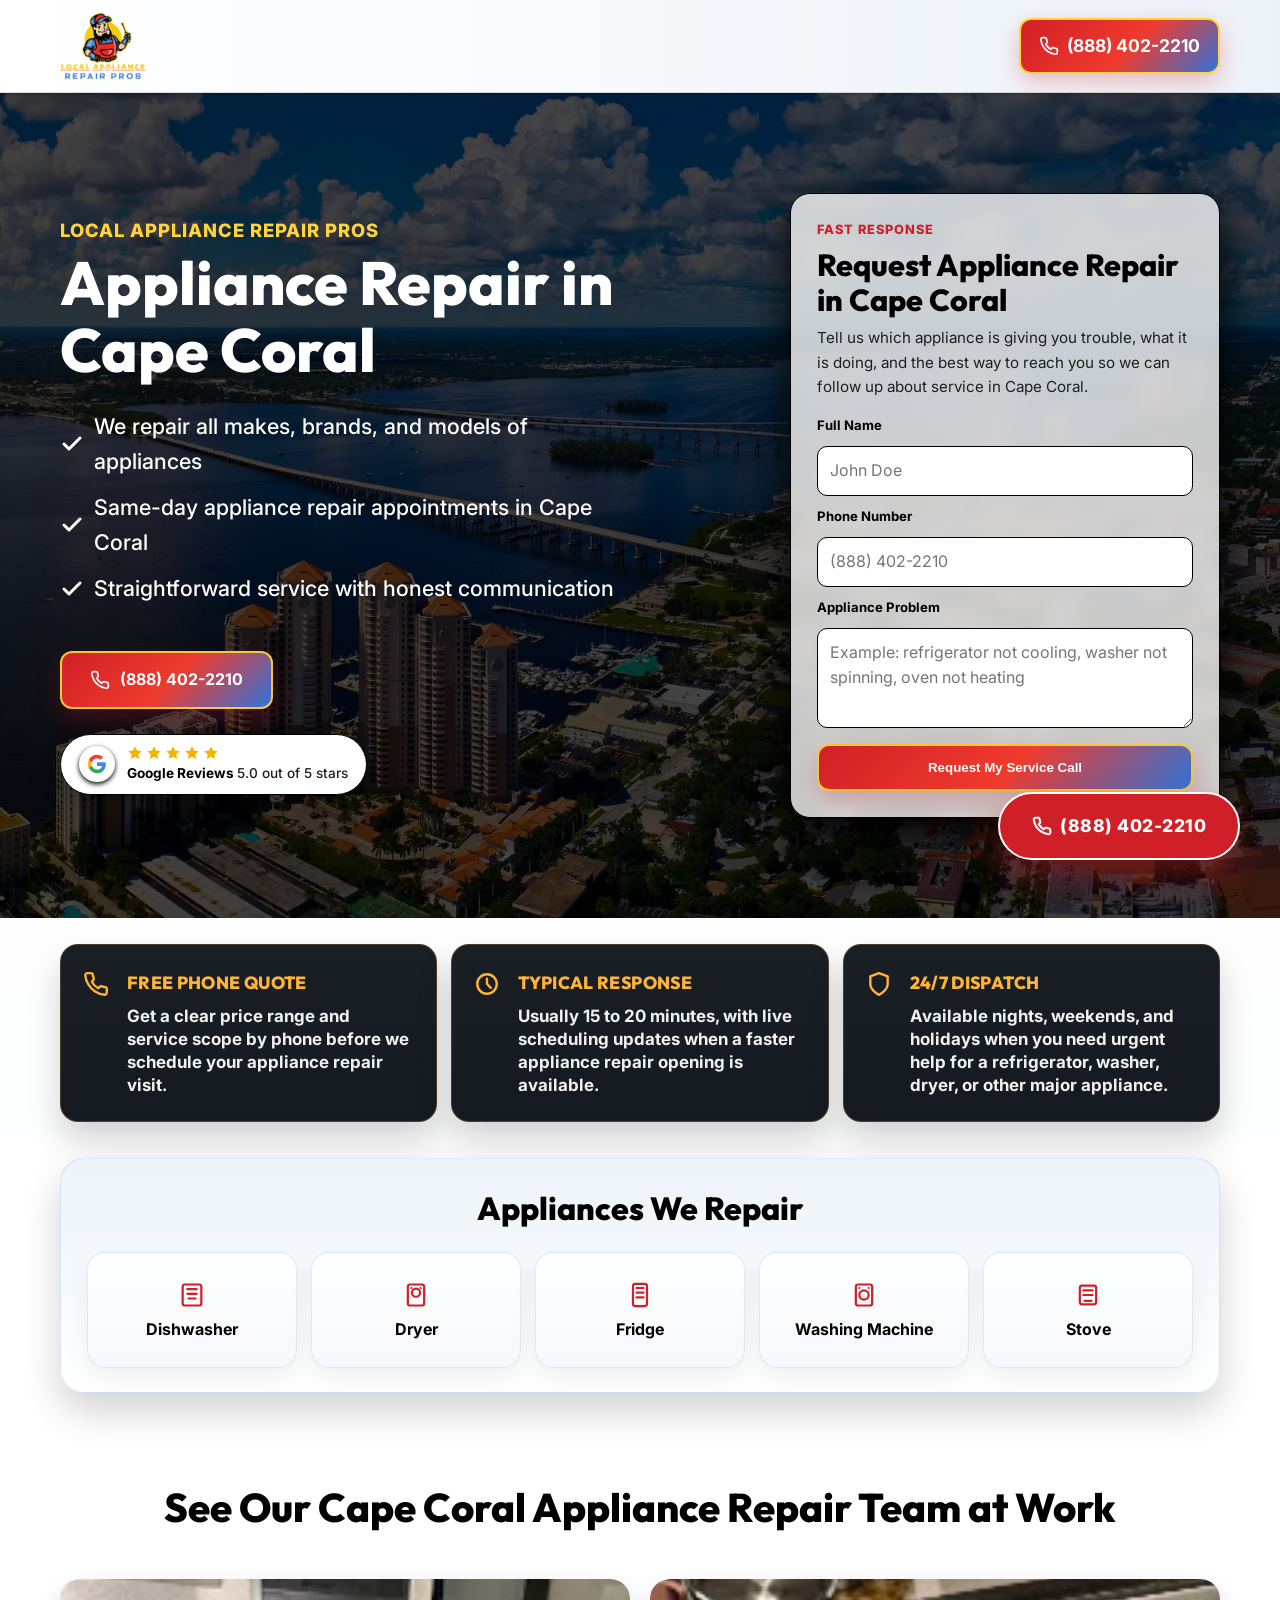
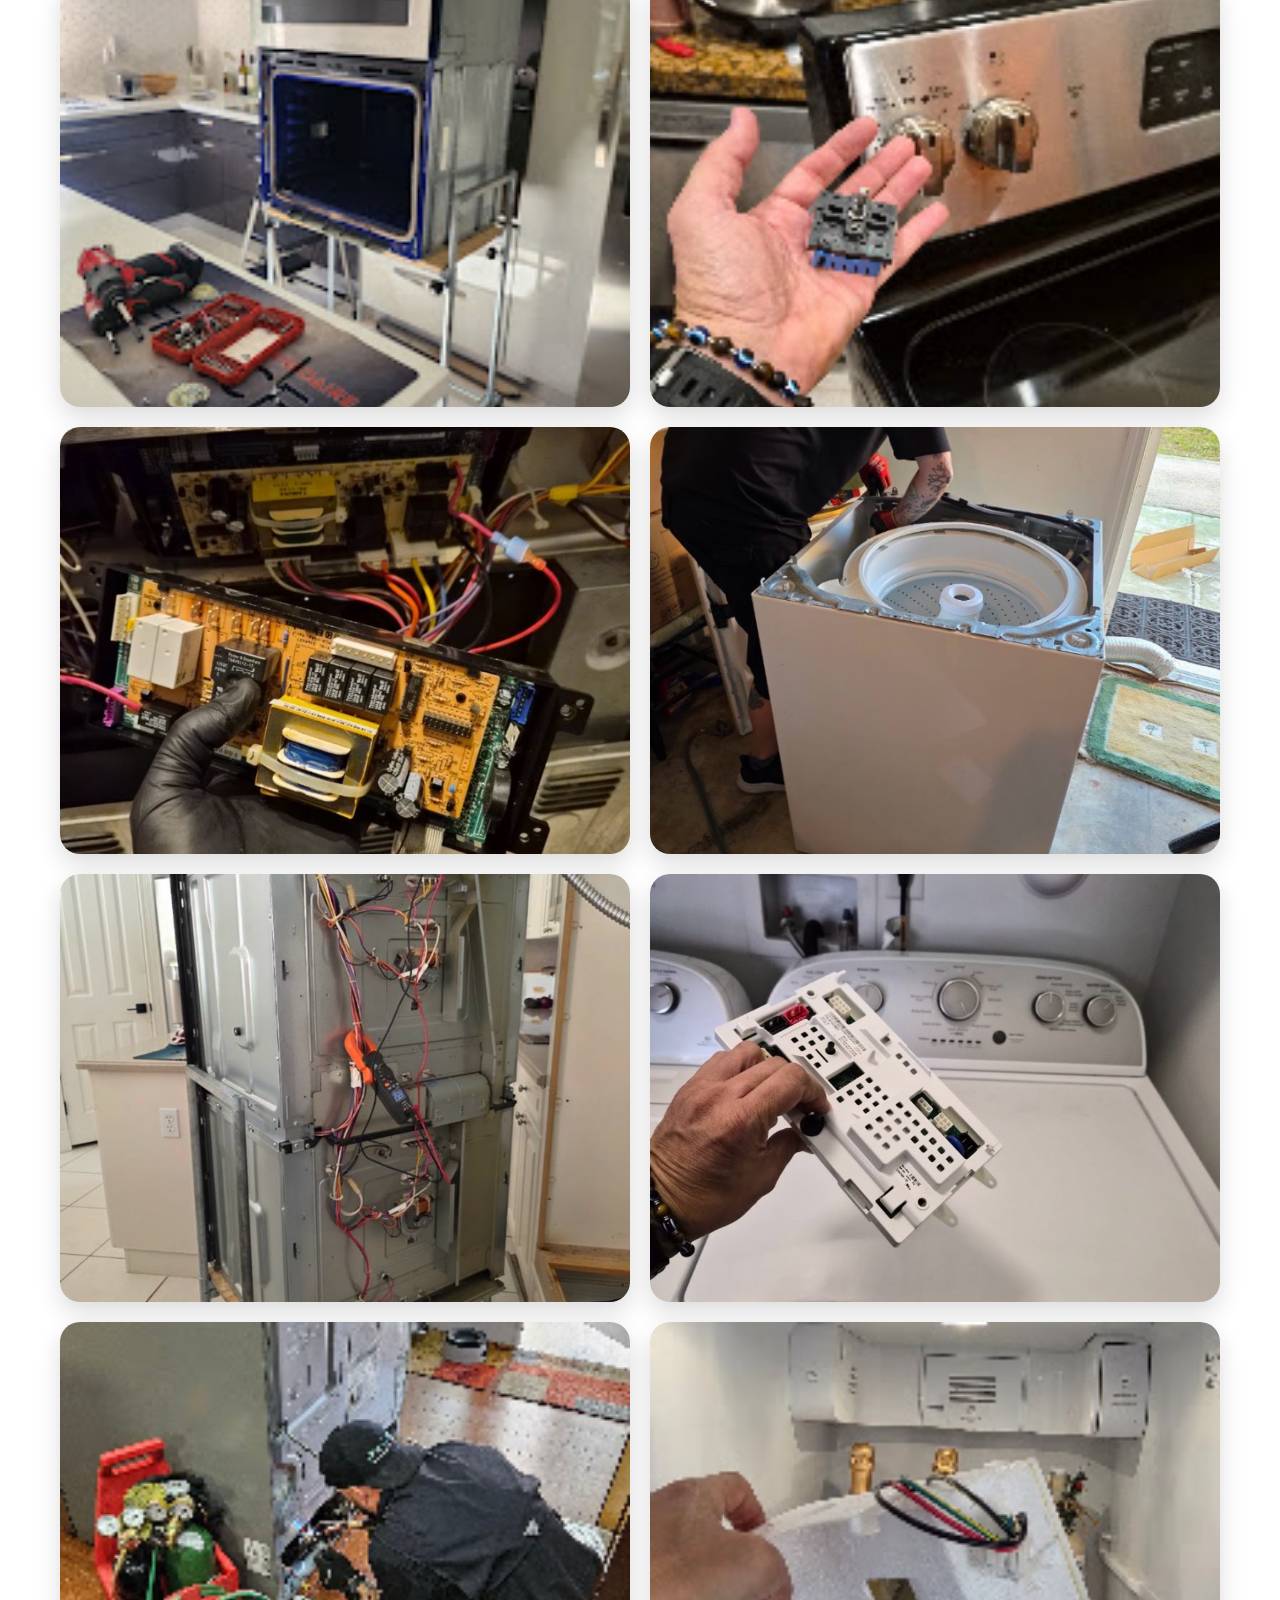
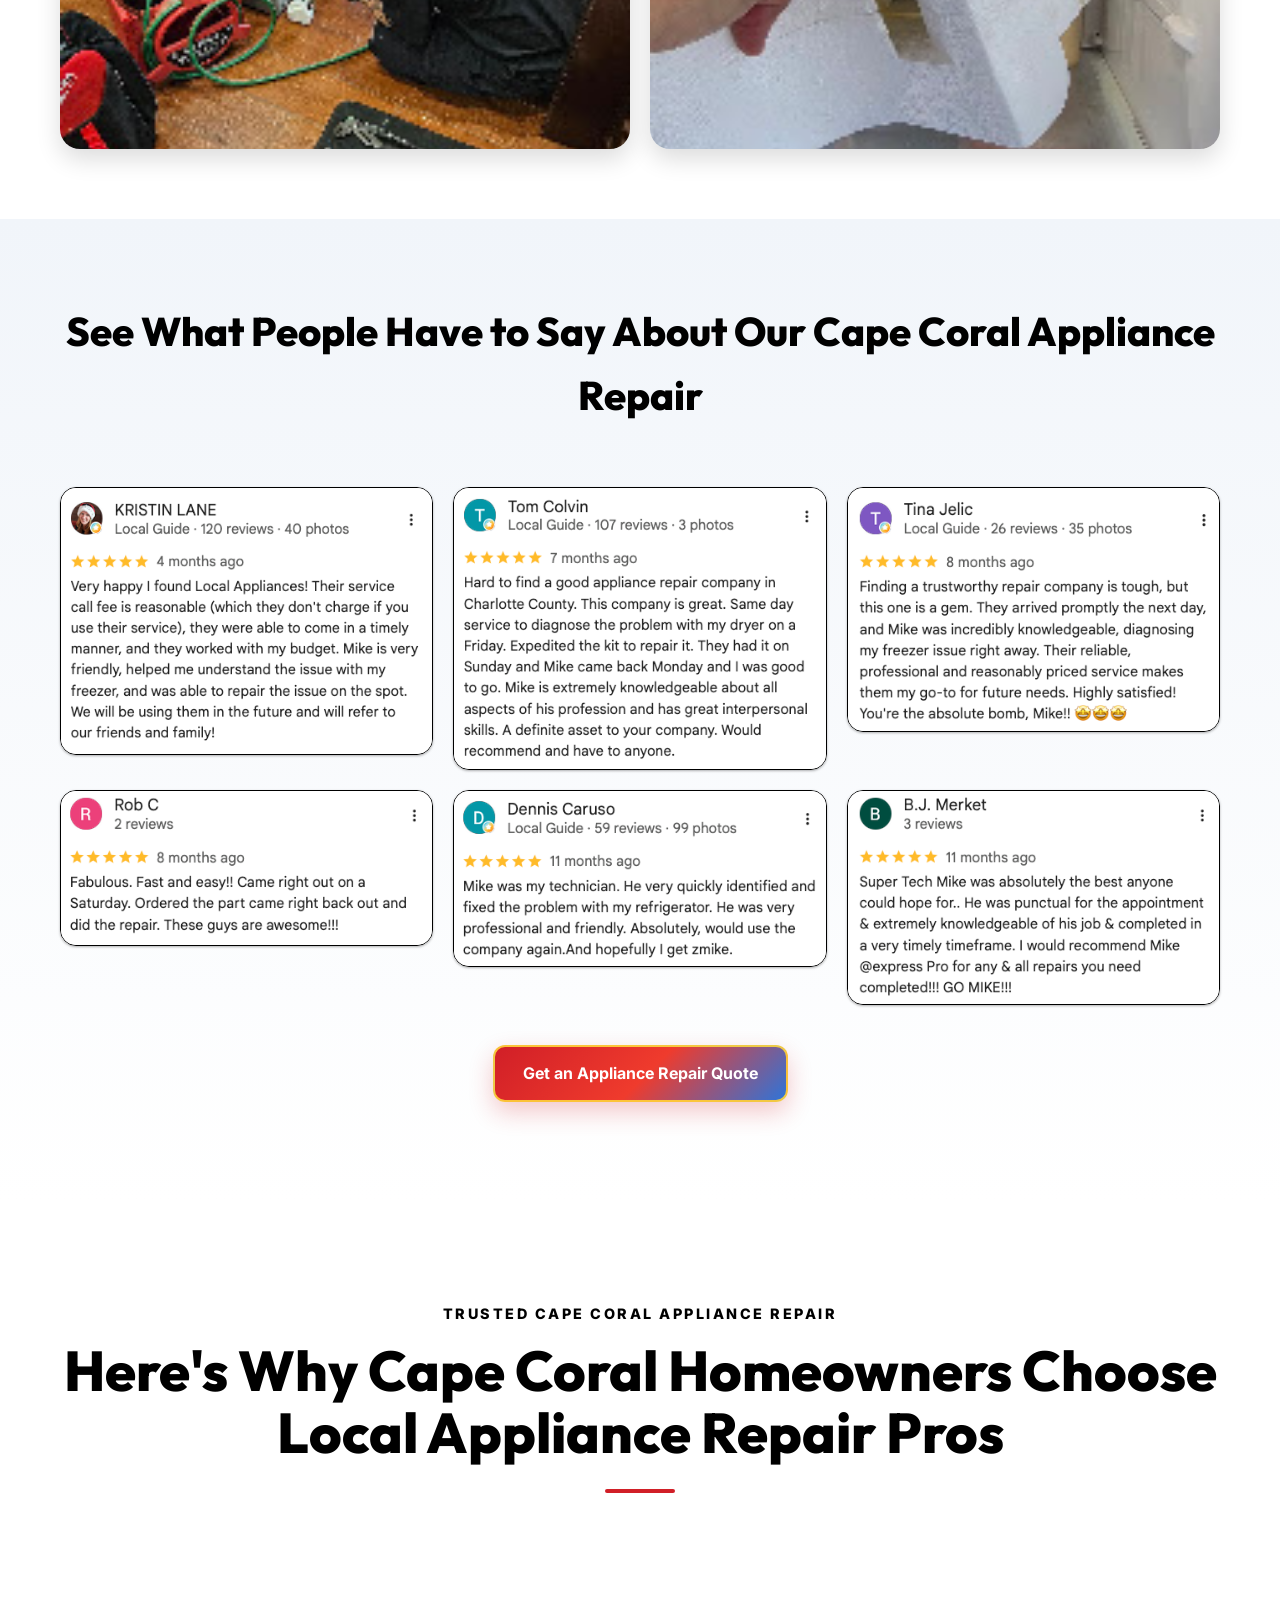
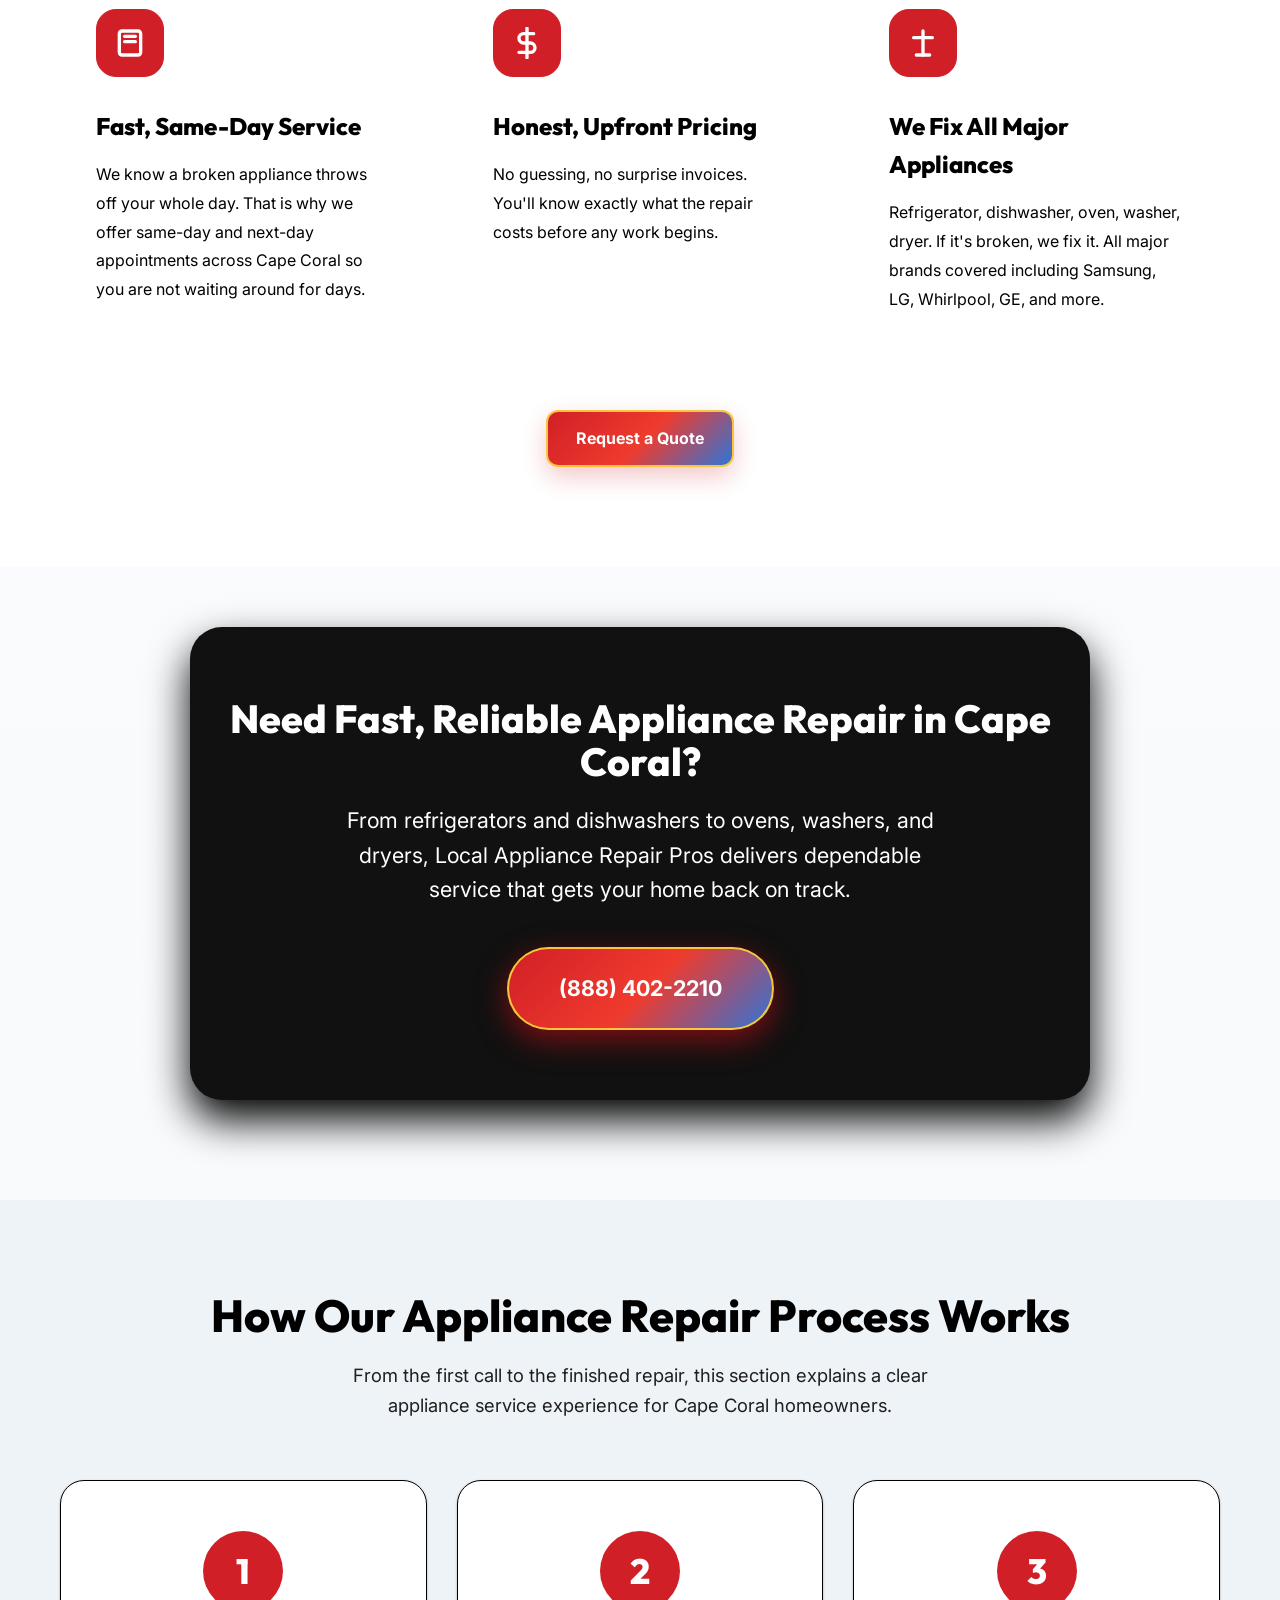
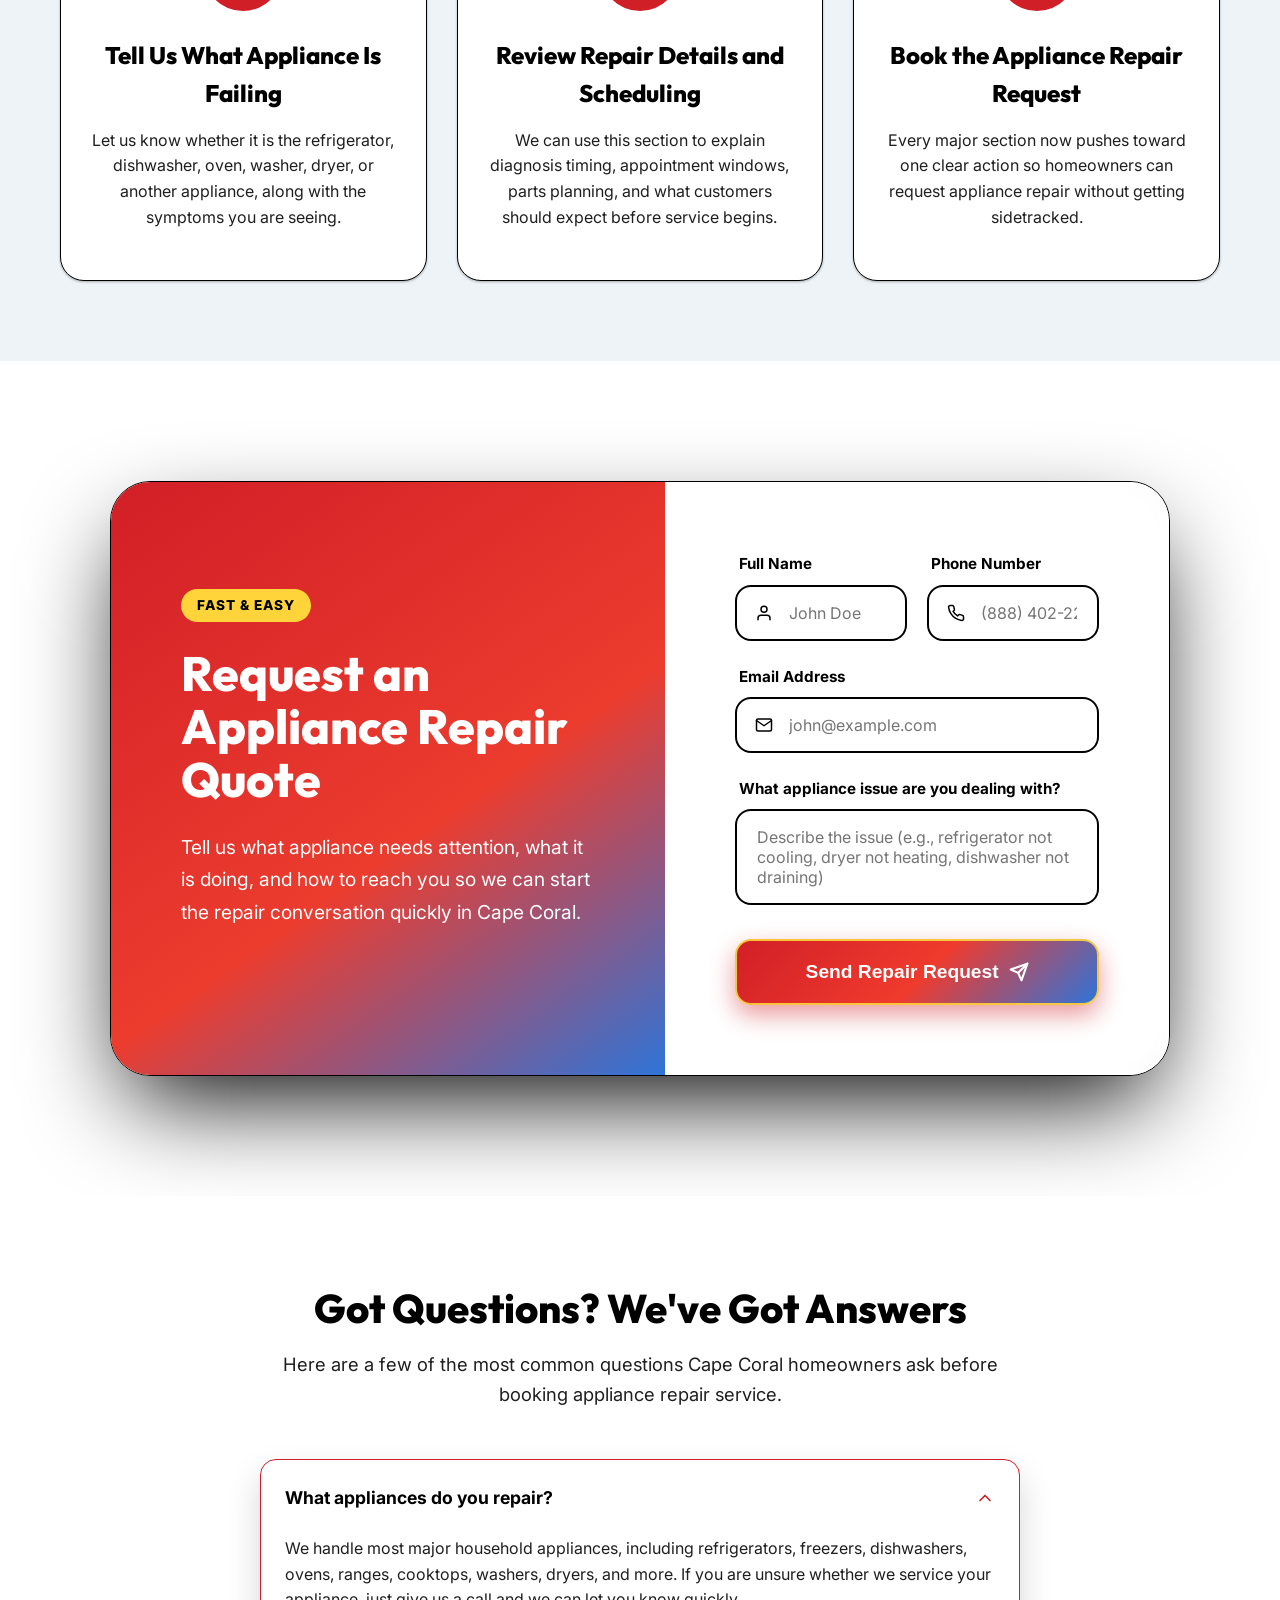
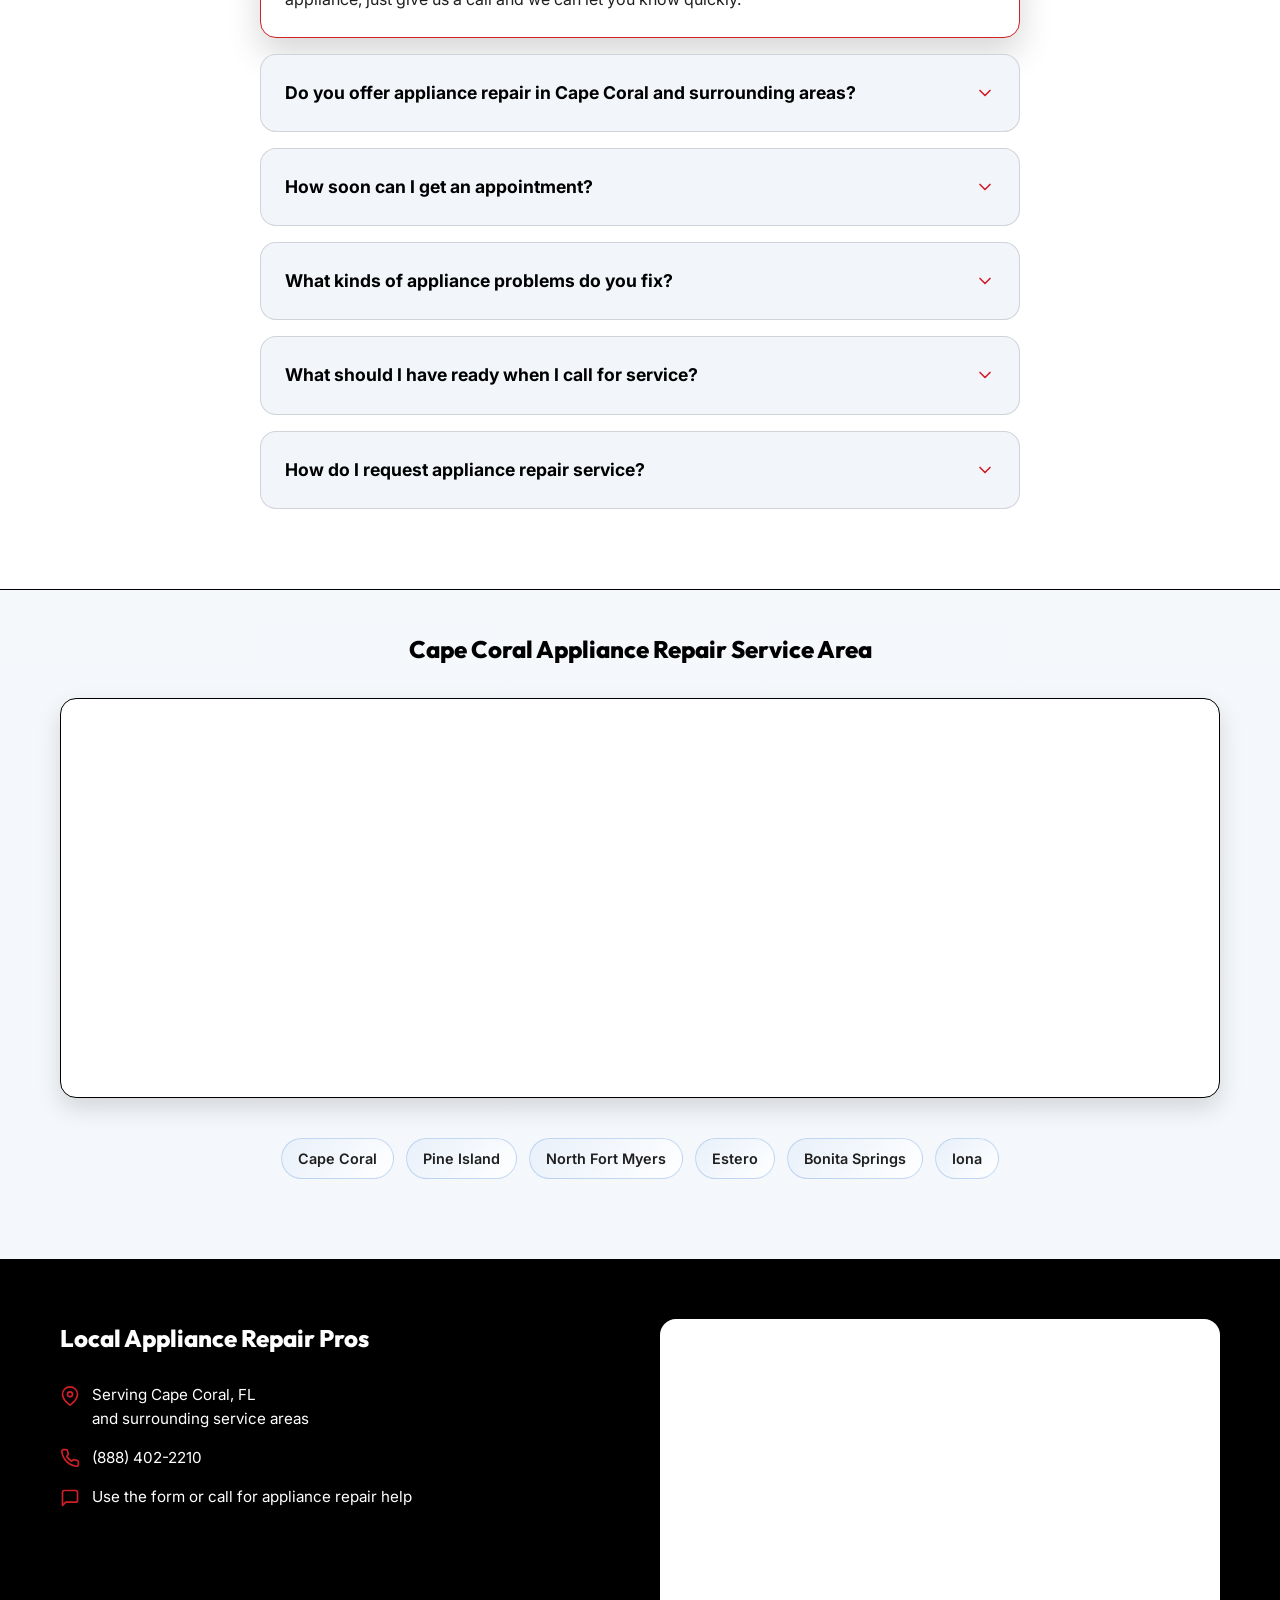
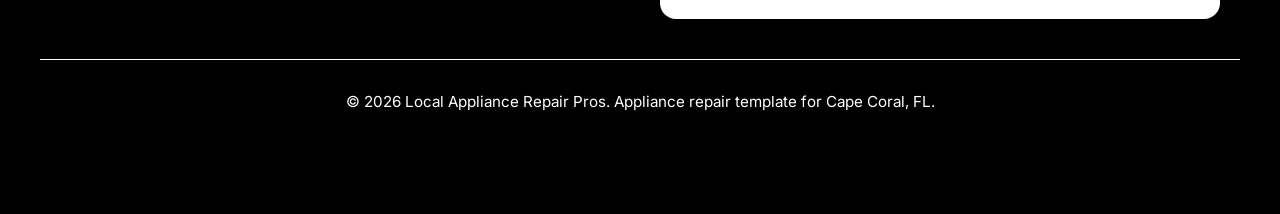
==== cape-coral.html @ f14a2535 "Add city landing pages and update GTM" ====
<!DOCTYPE html>
<html lang="en">

<head>
    <!-- Google Tag Manager -->
    <script>(function(w,d,s,l,i){w[l]=w[l]||[];w[l].push({'gtm.start':
    new Date().getTime(),event:'gtm.js'});var f=d.getElementsByTagName(s)[0],
    j=d.createElement(s),dl=l!='dataLayer'?'&l='+l:'';j.async=true;j.src=
    'https://www.googletagmanager.com/gtm.js?id='+i+dl;f.parentNode.insertBefore(j,f);
    })(window,document,'script','dataLayer','GTM-M6Q2LPB6');</script>
    <!-- End Google Tag Manager -->
    <script async src="https://www.googletagmanager.com/gtag/js?id=AW-16677008523"></script>
    <script>
      window.dataLayer = window.dataLayer || [];
      function gtag(){dataLayer.push(arguments);}
      function gtag_report_conversion(url) {
        var callback = function () {
          if (typeof url !== "undefined") {
            window.location = url;
          }
        };
        gtag("event", "conversion", {
          send_to: "AW-16677008523/jXgDCJyp0bccEIvpm5A-",
          event_callback: callback,
          event_timeout: 2000
        });
        return false;
      }
      gtag("js", new Date());
      gtag("config", "AW-16677008523/jXgDCJyp0bccEIvpm5A-", {
        phone_conversion_number: "(888) 402-2210"
      });
    </script>
    <meta charset="UTF-8">
    <meta name="viewport" content="width=device-width, initial-scale=1.0">
    <title>Local Appliance Repair Pros | Appliance Repair Cape Coral</title>
    <meta name="description"
        content="Local Appliance Repair Pros provides appliance repair in Cape Coral for refrigerators, ovens, dishwashers, washers, dryers, and other major household appliances.">
    <link rel="stylesheet" href="style.css">
    <link rel="preconnect" href="https://fonts.googleapis.com">
    <link rel="preconnect" href="https://fonts.gstatic.com" crossorigin>
    <link
        href="https://fonts.googleapis.com/css2?family=Inter:wght@400;500;600;700;800&family=Outfit:wght@400;600;700;800&display=swap"
        rel="stylesheet">
    <script type="application/ld+json">
    {
      "@context": "https://schema.org",
      "@type": "LocalBusiness",
      "name": "Local Appliance Repair Pros",
      "image": "local-appliance-repair-pros-logo.webp",
      "url": "https://example.com",
      "telephone": "(888) 402-2210",
      "priceRange": "$$",
      "address": {
        "@type": "PostalAddress",
        "streetAddress": "Cape Coral Service Area",
        "addressLocality": "Cape Coral",
        "addressRegion": "FL",
        "postalCode": "33904",
        "addressCountry": "US"
      },
      "geo": {
        "@type": "GeoCoordinates",
        "latitude": 26.5629,
        "longitude": -81.9495
      },
      "openingHoursSpecification": {
        "@type": "OpeningHoursSpecification",
        "dayOfWeek": [
          "Monday",
          "Tuesday",
          "Wednesday",
          "Thursday",
          "Friday",
          "Saturday"
        ],
        "opens": "08:00",
        "closes": "18:00"
      },
      "sameAs": []
    }
    </script>
</head>

<body>
    <header class="sticky-header">
        <div class="container header-content">
            <div class="logo">
                <img src="local-appliance-repair-pros-logo.webp" alt="Local Appliance Repair Pros logo" class="logo-img">
            </div>
            <div class="header-right">
                <a href="tel:8884022210" onclick="return gtag_report_conversion('tel:8884022210');" class="phone-link header-cta" id="header-call-link">
                    <svg class="phone-icon" viewBox="0 0 24 24" fill="none" stroke="currentColor" stroke-width="2"
                        stroke-linecap="round" stroke-linejoin="round">
                        <path
                            d="M22 16.92v3a2 2 0 0 1-2.18 2 19.79 19.79 0 0 1-8.63-3.07 19.5 19.5 0 0 1-6-6 19.79 19.79 0 0 1-3.07-8.67A2 2 0 0 1 4.11 2h3a2 2 0 0 1 2 1.72 12.84 12.84 0 0 0 .7 2.81 2 2 0 0 1-.45 2.11L8.09 9.91a16 16 0 0 0 6 6l1.27-1.27a2 2 0 0 1 2.11-.45 12.84 12.84 0 0 0 2.81.7A2 2 0 0 1 22 16.92z">
                        </path>
                    </svg>
                    (888) 402-2210
                </a>
            </div>
        </div>
    </header>

    <main id="top">
        <section class="hero-v2">
            <div class="hero-overlay"></div>
            <img src="fort-myers-hero.webp" alt="Aerial view of Cape Coral waterfront" class="hero-bg-img">
            <div class="container hero-container">
                <div class="hero-content">
                    <p style="color: var(--accent-yellow); font-weight: 800; font-size: 1.15rem; margin-bottom: 5px; text-transform: uppercase; letter-spacing: 1px;">Local Appliance Repair Pros</p>
                    <h1 style="margin-top: 0;">Appliance Repair in <span class="highlight">Cape Coral</span></h1>
                    <ul class="hero-subtext" style="list-style: none; padding: 0; text-align: left;">
                        <li style="display: flex; align-items: center; gap: 10px; margin-bottom: 12px; text-align: left;">
                            <svg width="24" height="24" viewBox="0 0 24 24" fill="none" stroke="#ffffff" stroke-width="3" stroke-linecap="round" stroke-linejoin="round" style="flex-shrink: 0;"><polyline points="20 6 9 17 4 12"></polyline></svg>
                            We repair all makes, brands, and models of appliances
                        </li>
                        <li style="display: flex; align-items: center; gap: 10px; margin-bottom: 12px; text-align: left;">
                            <svg width="24" height="24" viewBox="0 0 24 24" fill="none" stroke="#ffffff" stroke-width="3" stroke-linecap="round" stroke-linejoin="round" style="flex-shrink: 0;"><polyline points="20 6 9 17 4 12"></polyline></svg>
                            Same-day appliance repair appointments in Cape Coral
                        </li>
                        <li style="display: flex; align-items: center; gap: 10px; text-align: left;">
                            <svg width="24" height="24" viewBox="0 0 24 24" fill="none" stroke="#ffffff" stroke-width="3" stroke-linecap="round" stroke-linejoin="round" style="flex-shrink: 0;"><polyline points="20 6 9 17 4 12"></polyline></svg>
                            Straightforward service with honest communication
                        </li>
                    </ul>

                    <div class="hero-actions-container">
                        <a href="tel:8884022210" onclick="return gtag_report_conversion('tel:8884022210');" class="btn btn-primary btn-cta-main" id="hero-call-btn">
                            <svg class="phone-icon ring-animation" viewBox="0 0 24 24" fill="none" stroke="currentColor"
                                stroke-width="2" stroke-linecap="round" stroke-linejoin="round">
                                <path
                                    d="M22 16.92v3a2 2 0 0 1-2.18 2 19.79 19.79 0 0 1-8.63-3.07 19.5 19.5 0 0 1-6-6 19.79 19.79 0 0 1-3.07-8.67A2 2 0 0 1 4.11 2h3a2 2 0 0 1 2 1.72 12.84 12.84 0 0 0 .7 2.81 2 2 0 0 1-.45 2.11L8.09 9.91a16 16 0 0 0 6 6l1.27-1.27a2 2 0 0 1 2.11-.45 12.84 12.84 0 0 0 2.81.7A2 2 0 0 1 22 16.92z">
                                </path>
                            </svg>
                            (888) 402-2210
                        </a>
                        <p class="hero-mobile-callout mobile-only">
                            <span class="hero-mobile-callout-line hero-mobile-callout-primary">1-YEAR WARRANTY on parts and labor</span>
                            <span class="hero-mobile-callout-line hero-mobile-callout-secondary">$35 OFF for veterans, seniors, first time customers</span>
                        </p>
                    </div>

                    <div style="margin-top: 8px;">
                        <div style="display: inline-flex; align-items: center; gap: 12px; background: #ffffff; padding: 10px 18px; border-radius: 50px; box-shadow: var(--shadow-md); border: 1px solid #000000;">
                            <div style="width: 36px; height: 36px; background: #fff; border-radius: 50%; box-shadow: 0 2px 5px #000000; display: flex; align-items: center; justify-content: center; flex-shrink: 0;">
                                <svg width="20" height="20" viewBox="0 0 24 24">
                                  <path fill="#4285F4" d="M22.56 12.25c0-.78-.07-1.53-.2-2.25H12v4.26h5.92c-.26 1.37-1.04 2.53-2.21 3.31v2.77h3.57c2.08-1.92 3.28-4.74 3.28-8.09z"/>
                                  <path fill="#34A853" d="M12 23c2.97 0 5.46-.98 7.28-2.66l-3.57-2.77c-.98.66-2.23 1.06-3.71 1.06-2.86 0-5.29-1.93-6.16-4.53H2.18v2.84C3.99 20.53 7.7 23 12 23z"/>
                                  <path fill="#FBBC05" d="M5.84 14.09c-.22-.66-.35-1.36-.35-2.09s.13-1.43.35-2.09V7.07H2.18C1.43 8.55 1 10.22 1 12s.43 3.45 1.18 4.93l3.66-2.84z"/>
                                  <path fill="#EA4335" d="M12 5.38c1.62 0 3.06.56 4.21 1.64l3.15-3.15C17.45 2.09 14.97 1 12 1 7.7 1 3.99 3.47 2.18 7.07l3.66 2.84c.87-2.6 3.3-4.53 6.16-4.53z"/>
                                </svg>
                            </div>
                            <div style="display: flex; flex-direction: column; align-items: flex-start; text-align: left;">
                                <div style="display: flex; gap: 3px; color: #f4b400;">
                                    <svg width="16" height="16" viewBox="0 0 24 24" fill="currentColor"><path d="M12 2L15.09 8.26L22 9.27L17 14.14L18.18 21.02L12 17.77L5.82 21.02L7 14.14L2 9.27L8.91 8.26L12 2Z"/></svg>
                                    <svg width="16" height="16" viewBox="0 0 24 24" fill="currentColor"><path d="M12 2L15.09 8.26L22 9.27L17 14.14L18.18 21.02L12 17.77L5.82 21.02L7 14.14L2 9.27L8.91 8.26L12 2Z"/></svg>
                                    <svg width="16" height="16" viewBox="0 0 24 24" fill="currentColor"><path d="M12 2L15.09 8.26L22 9.27L17 14.14L18.18 21.02L12 17.77L5.82 21.02L7 14.14L2 9.27L8.91 8.26L12 2Z"/></svg>
                                    <svg width="16" height="16" viewBox="0 0 24 24" fill="currentColor"><path d="M12 2L15.09 8.26L22 9.27L17 14.14L18.18 21.02L12 17.77L5.82 21.02L7 14.14L2 9.27L8.91 8.26L12 2Z"/></svg>
                                    <svg width="16" height="16" viewBox="0 0 24 24" fill="currentColor"><path d="M12 2L15.09 8.26L22 9.27L17 14.14L18.18 21.02L12 17.77L5.82 21.02L7 14.14L2 9.27L8.91 8.26L12 2Z"/></svg>
                                </div>
                                <span style="font-size: 0.85rem; font-weight: 700; color: var(--text-main); margin-top: 2px;">Google Reviews <span style="font-weight: 500; color: var(--text-light);">5.0 out of 5 stars</span></span>
                            </div>
                        </div>

                        <div class="desktop-hero-photo desktop-only">
                            <img src="placeholder.svg" alt="Local Appliance Repair Pros technician placeholder" class="desktop-hero-photo-img">
                        </div>

                        <div class="mobile-truck-anim-hero mobile-only truck-trigger">
                            <img src="placeholder.svg" alt="Local Appliance Repair Pros service placeholder" class="truck-img-hero">
                        </div>
                    </div>
                </div>
                <aside class="hero-form-panel desktop-only" aria-label="Request appliance repair">
                    <div class="hero-form-card">
                        <p class="hero-form-kicker">Fast Response</p>
                        <h3>Request Appliance Repair in Cape Coral</h3>
                        <p class="hero-form-copy">Tell us which appliance is giving you trouble, what it is doing, and the best way to reach you so we can follow up about service in Cape Coral.</p>
                        <form data-netlify="true" name="hero-appliance-repair-quote" class="hero-quick-form">
                            <input type="hidden" name="form-name" value="hero-appliance-repair-quote">
                            <label for="hero-name">Full Name</label>
                            <input type="text" id="hero-name" name="name" required placeholder="John Doe">

                            <label for="hero-phone">Phone Number</label>
                            <input type="tel" id="hero-phone" name="phone" required placeholder="(888) 402-2210">

                            <label for="hero-needs">Appliance Problem</label>
                            <textarea id="hero-needs" name="needs" rows="3" required placeholder="Example: refrigerator not cooling, washer not spinning, oven not heating"></textarea>

                            <button type="submit" class="btn btn-primary hero-form-submit">Request My Service Call</button>
                        </form>
                    </div>
                </aside>
                </div>
            </div>
        </section>

        <section class="service-highlights">
            <div class="container">
                <div class="service-highlights-grid">
                    <article class="service-highlight-card">
                        <div class="service-highlight-icon" aria-hidden="true">
                            <svg width="26" height="26" viewBox="0 0 24 24" fill="none" stroke="currentColor" stroke-width="2.2" stroke-linecap="round" stroke-linejoin="round">
                                <path d="M22 16.92v3a2 2 0 0 1-2.18 2 19.79 19.79 0 0 1-8.63-3.07 19.5 19.5 0 0 1-6-6 19.79 19.79 0 0 1-3.07-8.67A2 2 0 0 1 4.11 2h3a2 2 0 0 1 2 1.72 12.84 12.84 0 0 0 .7 2.81 2 2 0 0 1-.45 2.11L8.09 9.91a16 16 0 0 0 6 6l1.27-1.27a2 2 0 0 1 2.11-.45 12.84 12.84 0 0 0 2.81.7A2 2 0 0 1 22 16.92z"></path>
                            </svg>
                        </div>
                        <div class="service-highlight-copy">
                            <h3>Free Phone Quote</h3>
                            <p>Get a clear price range and service scope by phone before we schedule your appliance repair visit.</p>
                        </div>
                    </article>

                    <article class="service-highlight-card">
                        <div class="service-highlight-icon" aria-hidden="true">
                            <svg width="26" height="26" viewBox="0 0 24 24" fill="none" stroke="currentColor" stroke-width="2.2" stroke-linecap="round" stroke-linejoin="round">
                                <circle cx="12" cy="12" r="9"></circle>
                                <polyline points="12 7 12 12 15.5 15.5"></polyline>
                            </svg>
                        </div>
                        <div class="service-highlight-copy">
                            <h3>Typical Response</h3>
                            <p>Usually 15 to 20 minutes, with live scheduling updates when a faster appliance repair opening is available.</p>
                        </div>
                    </article>

                    <article class="service-highlight-card">
                        <div class="service-highlight-icon" aria-hidden="true">
                            <svg width="26" height="26" viewBox="0 0 24 24" fill="none" stroke="currentColor" stroke-width="2.2" stroke-linecap="round" stroke-linejoin="round">
                                <path d="M12 22s8-4 8-10V5l-8-3-8 3v7c0 6 8 10 8 10z"></path>
                            </svg>
                        </div>
                        <div class="service-highlight-copy">
                            <h3>24/7 Dispatch</h3>
                            <p>Available nights, weekends, and holidays when you need urgent help for a refrigerator, washer, dryer, or other major appliance.</p>
                        </div>
                    </article>
                </div>
            </div>
        </section>

        <section class="appliance-strip">
            <div class="container">
                <div class="appliance-strip-inner">
                    <h3>Appliances We Repair</h3>
                    <div class="appliance-strip-grid">
                        <div class="appliance-pill">
                            <svg width="28" height="28" viewBox="0 0 24 24" fill="none" stroke="currentColor" stroke-width="1.9" stroke-linecap="round" stroke-linejoin="round">
                                <rect x="4" y="3" width="16" height="18" rx="2"></rect>
                                <path d="M8 7h8"></path>
                                <path d="M8 11h8"></path>
                                <path d="M9 15h6"></path>
                            </svg>
                            <span>Dishwasher</span>
                        </div>
                        <div class="appliance-pill">
                            <svg width="28" height="28" viewBox="0 0 24 24" fill="none" stroke="currentColor" stroke-width="1.9" stroke-linecap="round" stroke-linejoin="round">
                                <rect x="5" y="3" width="14" height="18" rx="2"></rect>
                                <circle cx="12" cy="10" r="3.5"></circle>
                                <path d="M8 6h.01"></path>
                                <path d="M16 6h.01"></path>
                            </svg>
                            <span>Dryer</span>
                        </div>
                        <div class="appliance-pill">
                            <svg width="28" height="28" viewBox="0 0 24 24" fill="none" stroke="currentColor" stroke-width="1.9" stroke-linecap="round" stroke-linejoin="round">
                                <rect x="6" y="2.5" width="12" height="19" rx="2"></rect>
                                <path d="M9 6h6"></path>
                                <path d="M9 10h6"></path>
                                <path d="M9 14h6"></path>
                            </svg>
                            <span>Fridge</span>
                        </div>
                        <div class="appliance-pill">
                            <svg width="28" height="28" viewBox="0 0 24 24" fill="none" stroke="currentColor" stroke-width="1.9" stroke-linecap="round" stroke-linejoin="round">
                                <rect x="5" y="3" width="14" height="18" rx="2"></rect>
                                <circle cx="12" cy="12" r="4"></circle>
                                <path d="M8 6h.01"></path>
                                <path d="M16 6h.01"></path>
                            </svg>
                            <span>Washing Machine</span>
                        </div>
                        <div class="appliance-pill">
                            <svg width="28" height="28" viewBox="0 0 24 24" fill="none" stroke="currentColor" stroke-width="1.9" stroke-linecap="round" stroke-linejoin="round">
                                <rect x="5" y="4" width="14" height="16" rx="2"></rect>
                                <path d="M8 8h8"></path>
                                <path d="M8 12h8"></path>
                                <path d="M9 17h6"></path>
                            </svg>
                            <span>Stove</span>
                        </div>
                    </div>
                </div>
            </div>
        </section>

        <section class="team-gallery" style="background: var(--white); padding: 70px 0;">
            <div class="container">
                <div class="section-header" style="margin-bottom: 40px;">
                    <h2>See Our Cape Coral Appliance Repair Team at Work</h2>
                </div>
                <div class="team-grid">
                    <div class="team-item"><img src="team-photo-1.jpeg" alt="Wall oven repair setup in a Cape Coral home" style="position: absolute; top: 0; left: 0; width: 100%; height: 100%; object-fit: cover;"></div>
                    <div class="team-item"><img src="team-photo-2.jpeg" alt="Appliance control replacement during stove repair" style="position: absolute; top: 0; left: 0; width: 100%; height: 100%; object-fit: cover;"></div>
                    <div class="team-item"><img src="team-photo-3.jpeg" alt="Technician holding a replacement appliance control board" style="position: absolute; top: 0; left: 0; width: 100%; height: 100%; object-fit: cover;"></div>
                    <div class="team-item"><img src="team-photo-4.jpeg" alt="Technician working on a washing machine repair" style="position: absolute; top: 0; left: 0; width: 100%; height: 100%; object-fit: cover;"></div>
                    <div class="team-item"><img src="team-photo-5.jpeg" alt="Refrigerator repair diagnostics in progress" style="position: absolute; top: 0; left: 0; width: 100%; height: 100%; object-fit: cover;"></div>
                    <div class="team-item"><img src="team-photo-6.jpeg" alt="Replacement washer control panel ready for installation" style="position: absolute; top: 0; left: 0; width: 100%; height: 100%; object-fit: cover;"></div>
                    <div class="team-item"><img src="team-photo-7.jpeg" alt="Technician servicing an appliance with tools on site" style="position: absolute; top: 0; left: 0; width: 100%; height: 100%; object-fit: cover;"></div>
                    <div class="team-item"><img src="team-photo-8.jpeg" alt="Inside view of a refrigerator during component replacement" style="position: absolute; top: 0; left: 0; width: 100%; height: 100%; object-fit: cover;"></div>
                </div>
            </div>
        </section>

        <section id="reviews" class="reviews">
            <div class="container">
                <div class="section-header" style="display: flex; flex-direction: column; align-items: center;">
                    <h2>See What People Have to Say About Our Cape Coral Appliance Repair</h2>
                </div>

                <div class="reviews-grid-v2">
                    <img src="review-kristin-lane.png" alt="Local Appliance Repair Pros review from Kristin Lane" class="review-img-v2">
                    <img src="review-tom-colvin.png" alt="Local Appliance Repair Pros review from Tom Colvin" class="review-img-v2">
                    <img src="review-tina-jelic.png" alt="Local Appliance Repair Pros review from Tina Jelic" class="review-img-v2">
                    <img src="review-rob-c.png" alt="Local Appliance Repair Pros review from Rob C" class="review-img-v2">
                    <img src="review-dennis-caruso.png" alt="Local Appliance Repair Pros review from Dennis Caruso" class="review-img-v2">
                    <img src="review-bj-merket.png" alt="Local Appliance Repair Pros review from B.J. Merket" class="review-img-v2">
                </div>

                <div style="display: flex; flex-wrap: wrap; justify-content: center; gap: 14px; margin-top: 40px; margin-bottom: 20px;">
                    <a href="#top" class="btn btn-primary" id="reviews-call-btn">Get an Appliance Repair Quote</a>
                </div>
            </div>
        </section>

        <section class="why-pick-v3">
            <div class="blob-1"></div>
            <div class="blob-2"></div>

            <div class="container" style="position: relative; z-index: 2;">
                <div class="section-header-v3">
                    <p class="subtitle-v3">Trusted Cape Coral Appliance Repair</p>
                    <h2 class="title-v3">Here's Why Cape Coral Homeowners Choose Local Appliance Repair Pros</h2>
                    <div class="divider-v3"></div>
                </div>

                <div class="feature-grid-v3">
                    <div class="feature-card-v3 reveal">
                        <div class="icon-box-v3">
                            <svg width="32" height="32" viewBox="0 0 24 24" fill="none" stroke="#ffffff" stroke-width="2.5" stroke-linecap="round" stroke-linejoin="round">
                                <rect x="4" y="3" width="16" height="18" rx="2"/><line x1="8" y1="7" x2="16" y2="7"/><line x1="8" y1="11" x2="16" y2="11"/>
                            </svg>
                        </div>
                        <h3 class="card-title-v3">Fast, Same-Day Service</h3>
                        <p class="card-text-v3">We know a broken appliance throws off your whole day. That is why we offer same-day and next-day appointments across Cape Coral so you are not waiting around for days.</p>
                    </div>

                    <div class="feature-card-v3 reveal" style="transition-delay: 0.1s;">
                        <div class="icon-box-v3">
                            <svg width="32" height="32" viewBox="0 0 24 24" fill="none" stroke="#ffffff" stroke-width="2.5" stroke-linecap="round" stroke-linejoin="round">
                                <line x1="12" y1="1" x2="12" y2="23"/><path d="M17 5H9.5a3.5 3.5 0 0 0 0 7h5a3.5 3.5 0 0 1 0 7H6"/>
                            </svg>
                        </div>
                        <h3 class="card-title-v3">Honest, Upfront Pricing</h3>
                        <p class="card-text-v3">No guessing, no surprise invoices. You'll know exactly what the repair costs before any work begins.</p>
                    </div>

                    <div class="feature-card-v3 reveal" style="transition-delay: 0.2s;">
                        <div class="icon-box-v3">
                            <svg width="32" height="32" viewBox="0 0 24 24" fill="none" stroke="#ffffff" stroke-width="2.5" stroke-linecap="round" stroke-linejoin="round">
                                <path d="M12 3v18"/><path d="M5 8h14"/><path d="M7 21h10"/>
                            </svg>
                        </div>
                        <h3 class="card-title-v3">We Fix All Major Appliances</h3>
                        <p class="card-text-v3">Refrigerator, dishwasher, oven, washer, dryer. If it's broken, we fix it. All major brands covered including Samsung, LG, Whirlpool, GE, and more.</p>
                    </div>
                </div>

                <div style="display: flex; flex-wrap: wrap; justify-content: center; gap: 14px; margin-top: 50px;">
                    <a href="#top" class="btn btn-primary" id="why-pick-call-btn">Request a Quote</a>
                </div>
            </div>
        </section>

        <section class="final-cta" style="padding: 60px 20px 100px;">
            <div class="container" style="background: #111111; border-radius: 32px; padding: 70px 30px; text-align: center; box-shadow: 0 20px 40px #000000; position: relative; overflow: hidden; max-width: 900px; margin: 0 auto;">
                <h2 style="color: var(--white); position: relative; z-index: 2; line-height: 1.1;">Need Fast, Reliable Appliance Repair in Cape Coral?</h2>
                <p style="color: #ffffff; position: relative; z-index: 2; max-width: 600px; margin: 0 auto 40px auto; font-size: 1.35rem;">From refrigerators and dishwashers to ovens, washers, and dryers, Local Appliance Repair Pros delivers dependable service that gets your home back on track.</p>
                <div style="position: relative; z-index: 2; display: flex; flex-wrap: wrap; align-items: center; justify-content: center; gap: 16px;">
                    <a href="tel:8884022210" onclick="return gtag_report_conversion('tel:8884022210');" class="btn btn-primary btn-large" id="final-call-btn" style="padding: 22px 50px; border-radius: 50px; display: inline-flex; align-items: center; gap: 16px; box-shadow: 0 10px 30px #7f0f14; font-size: 1.35rem;">
                        (888) 402-2210
                    </a>
                </div>
            </div>
        </section>

        <section class="process" style="padding: 80px 0; background: var(--bg-light);">
            <div class="container">
                <div class="section-header" style="text-align: center; margin-bottom: 60px;">
                    <h2 style="font-size: 2.8rem; color: var(--primary);">How Our Appliance Repair Process Works</h2>
                    <p style="color: var(--text-light); font-size: 1.15rem; max-width: 600px; margin: 10px auto 0;">From the first call to the finished repair, this section explains a clear appliance service experience for Cape Coral homeowners.</p>
                </div>

                <div style="display: grid; grid-template-columns: repeat(auto-fit, minmax(300px, 1fr)); gap: 30px; position: relative;">
                    <div style="background: var(--white); padding: 50px 30px; border-radius: 24px; text-align: center; box-shadow: var(--shadow-sm); border: 1px solid #000000; transition: transform 0.3s ease;">
                        <div style="width: 80px; height: 80px; background: #d11f27; color: #ffffff; border-radius: 50%; display: flex; align-items: center; justify-content: center; font-size: 2.2rem; margin: 0 auto 25px; font-weight: 800; font-family: 'Outfit', sans-serif;">1</div>
                        <h3 style="font-size: 1.5rem; margin-bottom: 15px; color: var(--primary);">Tell Us What Appliance Is Failing</h3>
                        <p style="color: var(--text-light); line-height: 1.6;">Let us know whether it is the refrigerator, dishwasher, oven, washer, dryer, or another appliance, along with the symptoms you are seeing.</p>
                    </div>

                    <div style="background: var(--white); padding: 50px 30px; border-radius: 24px; text-align: center; box-shadow: var(--shadow-sm); border: 1px solid #000000; transition: transform 0.3s ease;">
                        <div style="width: 80px; height: 80px; background: #d11f27; color: #ffffff; border-radius: 50%; display: flex; align-items: center; justify-content: center; font-size: 2.2rem; margin: 0 auto 25px; font-weight: 800; font-family: 'Outfit', sans-serif;">2</div>
                        <h3 style="font-size: 1.5rem; margin-bottom: 15px; color: var(--primary);">Review Repair Details and Scheduling</h3>
                        <p style="color: var(--text-light); line-height: 1.6;">We can use this section to explain diagnosis timing, appointment windows, parts planning, and what customers should expect before service begins.</p>
                    </div>

                    <div style="background: var(--white); padding: 50px 30px; border-radius: 24px; text-align: center; box-shadow: var(--shadow-sm); border: 1px solid #000000; transition: transform 0.3s ease;">
                        <div style="width: 80px; height: 80px; background: #d11f27; color: #ffffff; border-radius: 50%; display: flex; align-items: center; justify-content: center; font-size: 2.2rem; margin: 0 auto 25px; font-weight: 800; font-family: 'Outfit', sans-serif;">3</div>
                        <h3 style="font-size: 1.5rem; margin-bottom: 15px; color: var(--primary);">Book the Appliance Repair Request</h3>
                        <p style="color: var(--text-light); line-height: 1.6;">Every major section now pushes toward one clear action so homeowners can request appliance repair without getting sidetracked.</p>
                    </div>
                </div>
            </div>
        </section>

        <section id="quote-form" class="quote-form-section-v2">
            <div class="container container-medium">
                <div class="form-wrapper-v2">
                    <div class="form-grid-v2">
                        <div class="form-content-v2">
                            <span class="form-tag">Fast & Easy</span>
                            <h2 class="form-title">Request an <span class="highlight">Appliance Repair Quote</span></h2>
                            <p class="form-description">Tell us what appliance needs attention, what it is doing, and how to reach you so we can start the repair conversation quickly in Cape Coral.</p>

                        </div>

                        <div class="form-container-v2">
                            <form id="lead-form" data-netlify="true" name="appliance-repair-quote" class="premium-form">
                                <input type="hidden" name="form-name" value="appliance-repair-quote">
                                <div class="input-row">
                                    <div class="input-field">
                                        <label for="name">Full Name</label>
                                        <div class="input-wrapper">
                                            <svg class="input-icon" width="18" height="18" viewBox="0 0 24 24" fill="none" stroke="currentColor" stroke-width="2" stroke-linecap="round" stroke-linejoin="round"><path d="M20 21v-2a4 4 0 0 0-4-4H8a4 4 0 0 0-4 4v2"></path><circle cx="12" cy="7" r="4"></circle></svg>
                                            <input type="text" id="name" name="name" required placeholder="John Doe">
                                        </div>
                                    </div>
                                    <div class="input-field">
                                        <label for="phone">Phone Number</label>
                                        <div class="input-wrapper">
                                            <svg class="input-icon" width="18" height="18" viewBox="0 0 24 24" fill="none" stroke="currentColor" stroke-width="2" stroke-linecap="round" stroke-linejoin="round"><path d="M22 16.92v3a2 2 0 0 1-2.18 2 19.79 19.79 0 0 1-8.63-3.07 19.5 19.5 0 0 1-6-6 19.79 19.79 0 0 1-3.07-8.67A2 2 0 0 1 4.11 2h3a2 2 0 0 1 2 1.72 12.84 12.84 0 0 0 .7 2.81 2 2 0 0 1-.45 2.11L8.09 9.91a16 16 0 0 0 6 6l1.27-1.27a2 2 0 0 1 2.11-.45 12.84 12.84 0 0 0 2.81.7A2 2 0 0 1 22 16.92z"></path></svg>
                                            <input type="tel" id="phone" name="phone" required placeholder="(888) 402-2210">
                                        </div>
                                    </div>
                                </div>
                                <div class="input-field">
                                    <label for="email">Email Address</label>
                                    <div class="input-wrapper">
                                        <svg class="input-icon" width="18" height="18" viewBox="0 0 24 24" fill="none" stroke="currentColor" stroke-width="2" stroke-linecap="round" stroke-linejoin="round"><path d="M4 4h16c1.1 0 2 .9 2 2v12c0 1.1-.9 2-2 2H4c-1.1 0-2-.9-2-2V6c0-1.1.9-2 2-2z"></path><polyline points="22,6 12,13 2,6"></polyline></svg>
                                        <input type="email" id="email" name="email" required placeholder="john@example.com">
                                    </div>
                                </div>
                                <div class="input-field">
                                    <label for="needs">What appliance issue are you dealing with?</label>
                                    <div class="input-wrapper">
                                        <textarea id="needs" name="needs" rows="3" required placeholder="Describe the issue (e.g., refrigerator not cooling, dryer not heating, dishwasher not draining)"></textarea>
                                    </div>
                                </div>
                                <button type="submit" class="btn btn-primary submit-btn-v2">
                                    <span>Send Repair Request</span>
                                    <svg width="20" height="20" viewBox="0 0 24 24" fill="none" stroke="currentColor" stroke-width="2.5" stroke-linecap="round" stroke-linejoin="round"><line x1="22" y1="2" x2="11" y2="13"></line><polygon points="22 2 15 22 11 13 2 9 22 2"></polygon></svg>
                                </button>
                            </form>
                        </div>
                    </div>
                </div>
            </div>
        </section>

        <div id="success-modal" class="modal">
            <div class="modal-content">
                <div class="modal-header">
                    <span class="close-modal">&times;</span>
                </div>
                <div class="modal-body" style="text-align: center; padding: 20px 10px 40px;">
                    <div class="success-icon">✓</div>
                    <h3 style="font-size: 2rem; color: var(--primary); margin-bottom: 15px;">Request Received!</h3>
                    <p style="font-size: 1.15rem; color: var(--text-light); line-height: 1.6; max-width: 430px; margin: 0 auto 30px;">Thanks for submitting your form. We'll reach out in the next couple minutes.</p>
                    <button class="btn btn-primary close-modal-btn" style="width: 100%; border-radius: 50px; padding: 15px;">Awesome, Got it</button>
                </div>
            </div>
        </div>

        <section class="faq-section" style="padding: 80px 0; background: var(--white);">
            <div class="container" style="max-width: 800px;">
                <div class="section-header" style="text-align: center; margin-bottom: 50px;">
                    <h2 style="font-size: 2.5rem; color: var(--primary);">Got Questions? We've Got Answers</h2>
                    <p style="color: var(--text-light); font-size: 1.15rem; margin-top: 10px;">Here are a few of the most common questions Cape Coral homeowners ask before booking appliance repair service.</p>
                </div>

                <div class="faq-accordion">
                    <details class="faq-item" name="faq" open>
                        <summary class="faq-question">
                            What appliances do you repair?
                            <svg class="faq-icon" viewBox="0 0 24 24" fill="none" stroke="currentColor" stroke-width="2" stroke-linecap="round" stroke-linejoin="round"><polyline points="6 9 12 15 18 9"></polyline></svg>
                        </summary>
                        <div class="faq-answer">
                            <p>We handle most major household appliances, including refrigerators, freezers, dishwashers, ovens, ranges, cooktops, washers, dryers, and more. If you are unsure whether we service your appliance, just give us a call and we can let you know quickly.</p>
                        </div>
                    </details>

                    <details class="faq-item" name="faq">
                        <summary class="faq-question">
                            Do you offer appliance repair in Cape Coral and surrounding areas?
                            <svg class="faq-icon" viewBox="0 0 24 24" fill="none" stroke="currentColor" stroke-width="2" stroke-linecap="round" stroke-linejoin="round"><polyline points="6 9 12 15 18 9"></polyline></svg>
                        </summary>
                        <div class="faq-answer">
                            <p>Yes. We focus on Cape Coral and nearby communities so we can provide faster scheduling, dependable arrival windows, and local service you can count on.</p>
                        </div>
                    </details>

                    <details class="faq-item" name="faq">
                        <summary class="faq-question">
                            How soon can I get an appointment?
                            <svg class="faq-icon" viewBox="0 0 24 24" fill="none" stroke="currentColor" stroke-width="2" stroke-linecap="round" stroke-linejoin="round"><polyline points="6 9 12 15 18 9"></polyline></svg>
                        </summary>
                        <div class="faq-answer">
                            <p>In many cases, same-day or next-day appointments may be available depending on the schedule and the type of repair needed. The best way to check availability is to call or submit the form with your appliance issue.</p>
                        </div>
                    </details>

                    <details class="faq-item" name="faq">
                        <summary class="faq-question">
                            What kinds of appliance problems do you fix?
                            <svg class="faq-icon" viewBox="0 0 24 24" fill="none" stroke="currentColor" stroke-width="2" stroke-linecap="round" stroke-linejoin="round"><polyline points="6 9 12 15 18 9"></polyline></svg>
                        </summary>
                        <div class="faq-answer">
                            <p>We help with many of the most common issues homeowners run into, including refrigerators not cooling, dryers not heating, washers not spinning, dishwashers not draining, ovens not heating, strange noises, leaks, and other performance problems.</p>
                        </div>
                    </details>

                    <details class="faq-item" name="faq">
                        <summary class="faq-question">
                            What should I have ready when I call for service?
                            <svg class="faq-icon" viewBox="0 0 24 24" fill="none" stroke="currentColor" stroke-width="2" stroke-linecap="round" stroke-linejoin="round"><polyline points="6 9 12 15 18 9"></polyline></svg>
                        </summary>
                        <div class="faq-answer">
                            <p>It helps to know the appliance type, brand, model if available, and what symptoms you are seeing. If you already have photos or an error code, that can make it even easier to understand the issue before the appointment.</p>
                        </div>
                    </details>

                    <details class="faq-item" name="faq">
                        <summary class="faq-question">
                            How do I request appliance repair service?
                            <svg class="faq-icon" viewBox="0 0 24 24" fill="none" stroke="currentColor" stroke-width="2" stroke-linecap="round" stroke-linejoin="round"><polyline points="6 9 12 15 18 9"></polyline></svg>
                        </summary>
                        <div class="faq-answer">
                            <p>You can call <a href="tel:8884022210" onclick="return gtag_report_conversion('tel:8884022210');">(888) 402-2210</a> or use the form on this page to tell us what appliance is giving you trouble. From there, we can talk through the issue and help you schedule the next step.</p>
                        </div>
                    </details>
                </div>
            </div>
        </section>

        <section class="service-areas">
            <div class="container">
                <h3>Cape Coral Appliance Repair Service Area</h3>
                <div class="map-container" style="display: flex; align-items: center; justify-content: center; min-height: 300px; background: #ffffff; border-radius: 16px; border: 1px solid #000000; box-shadow: var(--shadow-md); overflow: hidden;">
                    <iframe src="https://www.google.com/maps?q=Cape+Coral,+FL&output=embed" width="600" height="450" style="border:0; width: 100%; min-height: 360px;" allowfullscreen="" loading="lazy" referrerpolicy="no-referrer-when-downgrade"></iframe>
                </div>
                <div class="tags">
                    <span class="tag">Cape Coral</span>
                    <span class="tag">Pine Island</span>
                    <span class="tag">North Fort Myers</span>
                    <span class="tag">Estero</span>
                    <span class="tag">Bonita Springs</span>
                    <span class="tag">Iona</span>
                </div>
            </div>
        </section>
    </main>

    <footer style="padding: 60px 0 100px; background: var(--primary); color: #ffffff; font-size: 0.95rem;">
        <div class="container" style="display: grid; grid-template-columns: repeat(auto-fit, minmax(300px, 1fr)); gap: 40px; margin-bottom: 40px; text-align: left;">
            <div class="footer-contact">
                <h3 style="color: var(--white); font-size: 1.5rem; margin-bottom: 25px;">Local Appliance Repair Pros</h3>
                <p style="margin-bottom: 15px; display: flex; align-items: flex-start; gap: 12px;">
                    <svg width="20" height="20" viewBox="0 0 24 24" fill="none" stroke="currentColor" stroke-width="2" stroke-linecap="round" stroke-linejoin="round" style="flex-shrink: 0; margin-top: 3px; color: var(--accent);"><path d="M21 10c0 7-9 13-9 13s-9-6-9-13a9 9 0 0 1 18 0z"></path><circle cx="12" cy="10" r="3"></circle></svg>
                    <span>Serving Cape Coral, FL<br>and surrounding service areas</span>
                </p>
                <p style="margin-bottom: 15px; display: flex; align-items: center; gap: 12px;">
                    <svg width="20" height="20" viewBox="0 0 24 24" fill="none" stroke="currentColor" stroke-width="2" stroke-linecap="round" stroke-linejoin="round" style="flex-shrink: 0; color: var(--accent);"><path d="M22 16.92v3a2 2 0 0 1-2.18 2 19.79 19.79 0 0 1-8.63-3.07 19.5 19.5 0 0 1-6-6 19.79 19.79 0 0 1-3.07-8.67A2 2 0 0 1 4.11 2h3a2 2 0 0 1 2 1.72 12.84 12.84 0 0 0 .7 2.81 2 2 0 0 1-.45 2.11L8.09 9.91a16 16 0 0 0 6 6l1.27-1.27a2 2 0 0 1 2.11-.45 12.84 12.84 0 0 0 2.81.7A2 2 0 0 1 22 16.92z"></path></svg>
                    <a href="tel:8884022210" onclick="return gtag_report_conversion('tel:8884022210');" style="color: inherit; text-decoration: none;">(888) 402-2210</a>
                </p>
                <p style="margin-bottom: 0; display: flex; align-items: center; gap: 12px;">
                    <svg width="20" height="20" viewBox="0 0 24 24" fill="none" stroke="currentColor" stroke-width="2" stroke-linecap="round" stroke-linejoin="round" style="flex-shrink: 0; color: var(--accent);"><path d="M21 15a2 2 0 0 1-2 2H7l-4 4V5a2 2 0 0 1 2-2h14a2 2 0 0 1 2 2z"></path></svg>
                    <span>Use the form or call for appliance repair help</span>
                </p>
            </div>

            <div class="footer-map" style="border-radius: 16px; overflow: hidden; box-shadow: 0 10px 30px #000000; background: #ffffff; color: #000000; display: flex; align-items: center; justify-content: center; min-height: 250px;">
                <iframe src="https://www.google.com/maps?q=Cape+Coral,+FL&output=embed" width="400" height="300" style="border:0; width: 100%; height: 100%; min-height: 300px;" allowfullscreen="" loading="lazy" referrerpolicy="no-referrer-when-downgrade"></iframe>
            </div>
        </div>
        <div class="container" style="text-align: center; border-top: 1px solid #ffffff; padding-top: 30px;">
            <p>&copy; 2026 Local Appliance Repair Pros. Appliance repair template for Cape Coral, FL.</p>
        </div>
    </footer>

    <div class="mobile-cta-bar" id="mobile-scroll-trigger">
        <div style="display: flex; gap: 10px;">
            <a href="tel:8884022210" onclick="return gtag_report_conversion('tel:8884022210');" class="btn btn-primary btn-full" id="mobile-call-btn">
                <svg class="phone-icon ring-animation" viewBox="0 0 24 24" fill="none" stroke="currentColor"
                    stroke-width="2" stroke-linecap="round" stroke-linejoin="round">
                    <path
                        d="M22 16.92v3a2 2 0 0 1-2.18 2 19.79 19.79 0 0 1-8.63-3.07 19.5 19.5 0 0 1-6-6 19.79 19.79 0 0 1-3.07-8.67A2 2 0 0 1 4.11 2h3a2 2 0 0 1 2 1.72 12.84 12.84 0 0 0 .7 2.81 2 2 0 0 1-.45 2.11L8.09 9.91a16 16 0 0 0 6 6l1.27-1.27a2 2 0 0 1 2.11-.45 12.84 12.84 0 0 0 2.81.7A2 2 0 0 1 22 16.92z">
                    </path>
                </svg>
                (888) 402-2210
            </a>
        </div>
    </div>

    <script>
        document.addEventListener("DOMContentLoaded", function() {
            const observerOptions = {
                threshold: 0.05,
                rootMargin: "0px 0px 20px 0px"
            };

            const observer = new IntersectionObserver((entries) => {
                entries.forEach(entry => {
                    if (entry.isIntersecting) {
                        entry.target.classList.add("in-view");
                        observer.unobserve(entry.target);
                    }
                });
            }, observerOptions);

            document.querySelectorAll(".reveal, .truck-trigger").forEach(el => {
                observer.observe(el);
            });

            const mobileCta = document.querySelector(".mobile-cta-bar");
            if (mobileCta) {
                window.addEventListener("scroll", function() {
                    if (window.scrollY > 300) {
                        mobileCta.classList.add("is-visible");
                    } else {
                        mobileCta.classList.remove("is-visible");
                    }
                }, { passive: true });
            }

            document.querySelectorAll("a[href='#quote-form']").forEach((link) => {
                link.addEventListener("click", (event) => {
                    event.preventDefault();
                    const targetForm = document.getElementById("quote-form");
                    if (targetForm) {
                        targetForm.scrollIntoView({ behavior: "smooth", block: "start" });
                    }
                });
            });

            const modal = document.getElementById("success-modal");
            const closeButtons = document.querySelectorAll(".close-modal, .close-modal-btn");

            document.querySelectorAll("form[data-netlify='true']").forEach((form) => {
                form.addEventListener("submit", function(e) {
                    e.preventDefault();

                    const formData = new FormData(form);
                    fetch("/", {
                        method: "POST",
                        body: new URLSearchParams(formData).toString(),
                        headers: { "Content-Type": "application/x-www-form-urlencoded" }
                    })
                    .then(() => {
                        document.body.setAttribute("data-form-status", "form_submit");
                        window.dispatchEvent(new CustomEvent("form_submit", {
                            detail: { formName: form.getAttribute("name") || "netlify-form" }
                        }));

                        if (window.dataLayer && Array.isArray(window.dataLayer)) {
                            window.dataLayer.push({
                                event: "form_submit",
                                form_name: form.getAttribute("name") || "netlify-form"
                            });
                        }

                        modal.style.display = "block";
                        document.body.style.overflow = "hidden";
                        form.reset();
                    })
                    .catch((error) => {
                        console.error("Error submitting form:", error);
                    });
                });
            });

            closeButtons.forEach(btn => {
                btn.addEventListener("click", () => {
                    modal.style.display = "none";
                    document.body.style.overflow = "auto";
                });
            });

            window.addEventListener("click", (event) => {
                if (event.target == modal) {
                    modal.style.display = "none";
                    document.body.style.overflow = "auto";
                }
            });
        });
    </script>

    <div class="desktop-cta-container desktop-only">
        <a href="tel:8884022210" onclick="return gtag_report_conversion('tel:8884022210');" class="floating-cta-v2">
            <span class="cta-pulse"></span>
            <svg width="20" height="20" viewBox="0 0 24 24" fill="none" stroke="currentColor" stroke-width="2.5" stroke-linecap="round" stroke-linejoin="round" style="margin-right: 8px;"><path d="M22 16.92v3a2 2 0 0 1-2.18 2 19.79 19.79 0 0 1-8.63-3.07 19.5 19.5 0 0 1-6-6 19.79 19.79 0 0 1-3.07-8.67A2 2 0 0 1 4.11 2h3a2 2 0 0 1 2 1.72 12.84 12.84 0 0 0 .7 2.81 2 2 0 0 1-.45 2.11L8.09 9.91a16 16 0 0 0 6 6l1.27-1.27a2 2 0 0 1 2.11-.45 12.84 12.84 0 0 0 2.81.7A2 2 0 0 1 22 16.92z"></path></svg>
            (888) 402-2210
        </a>
    </div>
</body>

</html>
---- style.css ----
/* Base Styles & Design Tokens */
:root {
    --primary: #000000;
    --accent: #d11f27;
    --accent-hover: #8f1117;
    --accent-yellow: #ffd43b;
    --accent-blue: #2f74d8;
    --bg-light: #eef3f8;
    --white: #ffffff;
    --text-main: #000000;
    --text-light: #1f1f1f;
    --success: #22c55e;
    --shadow-sm: 0 1px 3px rgba(0, 0, 0, 0.18), 0 1px 2px rgba(0, 0, 0, 0.14);
    --shadow-md: 0 10px 24px rgba(0, 0, 0, 0.14);
    --shadow-lg: 0 18px 38px rgba(0, 0, 0, 0.18);
    --transition: all 0.3s cubic-bezier(0.4, 0, 0.2, 1);
}

* {
    margin: 0;
    padding: 0;
    box-sizing: border-box;
}

html {
    scroll-behavior: smooth;
}

#quote-form {
    scroll-margin-top: 150px;
}

body {
    font-family: 'Inter', sans-serif;
    color: var(--text-main);
    background: linear-gradient(180deg, #ffffff 0%, #f4f7fb 100%);
    line-height: 1.6;
    overflow-x: hidden;
}

h1,
h2,
h3 {
    font-family: 'Outfit', sans-serif;
    font-weight: 800;
}

html, body {
    overflow-x: hidden;
    scroll-behavior: smooth;
    width: 100%;
}

/* Global Visibility Utility */
.mobile-only {
    display: none !important;
}

.desktop-only {
    display: block !important;
}

@media (max-width: 768px) {
    .mobile-only {
        display: block !important;
    }
    .desktop-only {
        display: none !important;
    }
}

.container {
    max-width: 1200px;
    margin: 0 auto;
    padding: 0 20px;
    position: relative;
    z-index: 10;
}

.accent {
    color: var(--accent);
}

.highlight {
    color: var(--accent-yellow);
    text-decoration: underline;
    text-underline-offset: 4px;
    text-decoration-color: var(--accent-blue);
}

/* Sticky Header */
.sticky-header {
    position: sticky;
    top: 0;
    z-index: 1000;
    background: linear-gradient(90deg, rgba(255, 255, 255, 0.98), rgba(236, 242, 248, 0.98));
    backdrop-filter: blur(10px);
    border-bottom: 1px solid rgba(0, 0, 0, 0.12);
    padding: 12px 0;
    box-shadow: var(--shadow-sm);
}

.header-content {
    display: flex;
    justify-content: space-between;
    align-items: center;
}

.logo {
    display: flex;
    align-items: center;
    gap: 12px;
}

.logo-img {
    height: 68px;
    max-width: 240px;
    width: auto;
}


.header-right {
    display: flex;
    align-items: center;
    gap: 20px;
    margin-left: auto;
}

.header-contact {
    display: flex;
    flex-direction: column;
    align-items: flex-end;
    gap: 2px;
    font-size: 0.82rem;
    line-height: 1.35;
    color: var(--primary);
    text-align: right;
    max-width: 340px;
}

.header-contact a {
    color: var(--accent);
    font-weight: 800;
    text-decoration: none;
}

.pulse-dot {
    width: 8px;
    height: 8px;
    background-color: var(--success);
    border-radius: 50%;
    position: relative;
}

.pulse-dot::after {
    content: '';
    position: absolute;
    width: 100%;
    height: 100%;
    background-color: var(--success);
    border-radius: 50%;
    animation: pulse 2s infinite;
}

@keyframes pulse {
    0% {
        transform: scale(1);
        opacity: 1;
    }

    100% {
        transform: scale(3);
        opacity: 0;
    }
}

.phone-link {
    display: flex;
    align-items: center;
    gap: 8px;
    color: var(--primary);
    text-decoration: none;
    font-weight: 700;
    font-size: 1.1rem;
}

.header-cta {
    background: linear-gradient(135deg, var(--accent) 0%, #ef3b2d 55%, var(--accent-blue) 100%);
    color: var(--white);
    padding: 12px 18px;
    border-radius: 12px;
    border: 2px solid var(--accent-yellow);
    box-shadow: 0 8px 22px rgba(209, 31, 39, 0.28);
}

/* Buttons */
.btn {
    display: inline-flex;
    align-items: center;
    justify-content: center;
    gap: 10px;
    padding: 14px 28px;
    border-radius: 12px;
    font-weight: 700;
    text-decoration: none;
    transition: var(--transition);
    cursor: pointer;
    border: none;
}

.btn-primary {
    background: linear-gradient(135deg, var(--accent) 0%, #ef3b2d 52%, var(--accent-blue) 100%);
    color: var(--white);
    border: 2px solid rgba(255, 212, 59, 0.9);
    box-shadow: 0 10px 24px rgba(209, 31, 39, 0.24);
}

.btn-primary:hover {
    background: linear-gradient(135deg, var(--accent-hover) 0%, #c51d24 52%, #1f5fc6 100%);
    transform: translateY(-2px);
    box-shadow: 0 14px 28px rgba(209, 31, 39, 0.28);
}

.btn-secondary {
    background-color: transparent;
    color: var(--white);
    border: 2px solid #ffffff;
    box-shadow: none;
}

.btn-secondary:hover {
    background-color: #ffffff;
    transform: translateY(-2px);
    border-color: var(--white);
}

/* Icons */
.phone-icon {
    width: 20px;
    height: 20px;
}

@keyframes ring {
    0% {
        transform: rotate(0deg);
    }

    10% {
        transform: rotate(15deg);
    }

    20% {
        transform: rotate(-15deg);
    }

    30% {
        transform: rotate(15deg);
    }

    40% {
        transform: rotate(-15deg);
    }

    50% {
        transform: rotate(0deg);
    }

    100% {
        transform: rotate(0deg);
    }
}

.ring-animation {
    animation: ring 2s infinite;
}

/* Hero Section V2 */
.hero-v2 {
    position: relative;
    min-height: 700px;
    display: flex;
    align-items: center;
    justify-content: center;
    overflow: hidden;
    padding: 100px 0;
}

.hero-bg-img {
    position: absolute;
    top: 0;
    left: 0;
    width: 100%;
    height: 100%;
    object-fit: cover;
    object-position: center 22%;
    z-index: -2;
}

.hero-overlay {
    position: absolute;
    top: 0;
    left: 0;
    width: 100%;
    height: 100%;
    background: rgba(0, 0, 0, 0.7);
    z-index: -1;
}

.hero-container {
    position: relative;
    z-index: 10;
    width: 100%;
    display: flex;
    justify-content: flex-start;
    align-items: center;
}

.hero-content {
    width: 50%;
    max-width: 650px;
    text-align: left;
    margin: 0;
}

.hero-form-panel {
    width: 42%;
    max-width: 430px;
    margin-left: auto;
}

.hero-form-card {
    background: rgba(255, 255, 255, 0.78);
    border: 1px solid #000000;
    border-radius: 20px;
    padding: 26px;
    box-shadow: 0 18px 40px #000000;
    backdrop-filter: blur(8px);
}

.hero-form-kicker {
    color: var(--accent);
    font-weight: 800;
    text-transform: uppercase;
    letter-spacing: 1px;
    font-size: 0.8rem;
    margin-bottom: 8px;
}

.hero-form-card h3 {
    font-size: 1.9rem;
    line-height: 1.15;
    margin-bottom: 8px;
}

.hero-form-copy {
    font-size: 0.95rem;
    color: var(--text-light);
    margin-bottom: 16px;
}

.hero-quick-form {
    display: flex;
    flex-direction: column;
    gap: 10px;
}

.hero-quick-form label {
    font-size: 0.82rem;
    font-weight: 700;
    color: var(--text-main);
}

.hero-quick-form input,
.hero-quick-form textarea {
    width: 100%;
    border: 1px solid #000000;
    border-radius: 10px;
    padding: 11px 12px;
    font: inherit;
    background: #ffffff;
    color: var(--text-main);
}

.hero-quick-form textarea {
    resize: vertical;
    min-height: 90px;
}

.hero-form-submit {
    margin-top: 6px;
    width: 100%;
}

.hero-content h1 {
    font-size: 3.8rem;
    line-height: 1.1;
    margin-bottom: 25px;
    color: var(--white);
}

.hero-v2 .highlight {
    color: #ffffff;
    background: transparent;
    padding: 0;
    text-decoration: none;
}

.appliance-strip {
    padding: 28px 0 12px;
    background: var(--white);
}

.appliance-strip-inner {
    background: linear-gradient(180deg, #edf3f9 0%, #ffffff 100%);
    color: var(--primary);
    border-radius: 24px;
    padding: 24px 26px;
    box-shadow: var(--shadow-lg);
    border: 1px solid rgba(47, 116, 216, 0.16);
}

.appliance-strip-inner h3 {
    text-align: center;
    font-size: 2rem;
    margin-bottom: 18px;
}

.appliance-strip-grid {
    display: grid;
    grid-template-columns: repeat(5, minmax(0, 1fr));
    gap: 14px;
}

.appliance-pill {
    display: flex;
    flex-direction: column;
    align-items: center;
    justify-content: center;
    gap: 10px;
    min-height: 116px;
    padding: 18px 12px;
    border-radius: 18px;
    border: 1px solid rgba(47, 116, 216, 0.14);
    background: linear-gradient(180deg, #ffffff 0%, #f5f8fc 100%);
    box-shadow: 0 10px 24px rgba(0, 0, 0, 0.06);
    text-align: center;
}

.appliance-pill svg {
    color: var(--accent);
}

.appliance-pill span {
    font-weight: 700;
    line-height: 1.3;
}

@keyframes subtle-vibrate {
    0%, 100% { transform: translateX(0); }
    10% { transform: translateX(-1px) rotate(-1deg); }
    20% { transform: translateX(1px) rotate(1deg); }
    30% { transform: translateX(-2px) rotate(0deg); }
    40% { transform: translateX(2px) rotate(1deg); }
    50% { transform: translateX(-1px) rotate(-1deg); }
    60% { transform: translateX(1px) rotate(0deg); }
    70%, 100% { transform: translateX(0); }
}

.vibrate-text {
    display: inline-block;
    animation: subtle-vibrate 2s infinite ease-in-out;
}

@keyframes driveInLeft {
    0% {
        transform: translateX(-120%) scale(0.9);
        opacity: 0;
    }
    60% {
        transform: translateX(5%) scale(1.02);
        opacity: 1;
    }
    80% {
        transform: translateX(-2%) scale(0.99);
    }
    100% {
        transform: translateX(0) scale(1);
        opacity: 1;
    }
}

.drive-in {
    animation: driveInLeft 3s cubic-bezier(0.175, 0.885, 0.32, 1.275) forwards;
}

.hero-subtext {
    font-size: 1.35rem;
    color: #ffffff;
    margin-bottom: 45px;
    font-weight: 500;
}

.btn-hero {
    font-size: 1.25rem;
    padding: 18px 40px;
}

/* Trust Strip */
.trust-strip {
    background: var(--primary);
    padding: 40px 0;
    color: var(--white);
}

.grid-4 {
    display: grid;
    grid-template-columns: repeat(4, 1fr);
    gap: 20px;
}

.trust-item {
    text-align: center;
}

.trust-icon {
    font-size: 2rem;
    margin-bottom: 10px;
}

.trust-text {
    font-weight: 600;
    font-size: 0.9rem;
}

/* Reviews */
.reviews {
    padding: 80px 0;
    background: linear-gradient(180deg, #f1f5fa 0%, #ffffff 100%);
}

.section-header {
    text-align: center;
    margin-bottom: 50px;
}

.section-header h2 {
    font-size: 2.5rem;
    margin-bottom: 10px;
}

.rating-summary {
    display: flex;
    align-items: center;
    justify-content: center;
    gap: 10px;
}

.stars {
    color: var(--accent);
    font-size: 1.5rem;
}

.stars.small {
    font-size: 1.1rem;
}

.score {
    font-weight: 700;
    color: var(--text-light);
}

.review-grid {
    display: grid;
    grid-template-columns: repeat(3, 1fr);
    gap: 30px;
}

.review-card {
    background: var(--white);
    padding: 30px;
    border-radius: 20px;
    box-shadow: var(--shadow-md);
    transition: var(--transition);
    border: 1px solid #000000;
    position: relative;
}

.review-card::before {
    content: "G";
    position: absolute;
    top: 20px;
    right: 20px;
    width: 24px;
    height: 24px;
    background: var(--accent);
    color: white;
    border-radius: 50%;
    display: flex;
    align-items: center;
    justify-content: center;
    font-weight: 900;
    font-size: 14px;
}

.review-card:hover {
    transform: translateY(-5px);
    box-shadow: var(--shadow-lg);
}

.review-quote {
    font-style: italic;
    margin: 20px 0;
    color: var(--text-light);
}

.reviewer {
    font-weight: 700;
    font-size: 0.9rem;
}

.reviews-main-img {
    max-width: 50%;
    width: 100%;
    height: auto;
    border-radius: 12px;
    box-shadow: var(--shadow-md);
}

/* Services */
.services {
    padding: 80px 0;
}

.services-grid {
    display: grid;
    grid-template-columns: repeat(4, 1fr);
    gap: 20px;
}

.service-card {
    background: var(--white);
    padding: 40px 20px;
    border-radius: 24px;
    text-align: center;
    box-shadow: var(--shadow-sm);
    border: 1px solid #000000;
    transition: var(--transition);
}

.service-card:hover {
    transform: translateY(-5px);
    box-shadow: var(--shadow-md);
    border-color: var(--accent);
}

.service-icon {
    font-size: 3rem;
    margin-bottom: 20px;
}

.service-card h3 {
    font-size: 1.25rem;
}

/* Stats Section */
.stats {
    background: var(--bg-light);
    padding: 60px 0;
    text-align: center;
}

.grid-3 {
    display: grid;
    grid-template-columns: repeat(3, 1fr);
    gap: 40px;
}

.stat-value {
    font-family: 'Outfit', sans-serif;
    font-size: 3rem;
    font-weight: 800;
    color: var(--accent);
    line-height: 1;
}

.stat-label {
    font-weight: 600;
    color: var(--text-light);
    margin-top: 10px;
}

/* Final CTA */
.final-cta {
    padding: 100px 0;
    text-align: center;
}

.final-cta h2 {
    font-size: 2.45rem;
    margin-bottom: 20px;
}

.final-cta p {
    font-size: 1.25rem;
    color: var(--text-light);
    margin-bottom: 40px;
}

/* FAQ Section */
.faq-accordion {
    display: flex;
    flex-direction: column;
    gap: 16px;
    text-align: left;
}

.faq-item {
    background: #f2f6fb;
    border-radius: 16px;
    border: 1px solid rgba(0, 0, 0, 0.14);
    overflow: hidden;
    transition: var(--transition);
}

.faq-item[open] {
    background: #fff;
    border-color: var(--accent);
    box-shadow: 0 16px 34px rgba(0, 0, 0, 0.16);
}

.faq-question {
    padding: 24px;
    font-size: 1.1rem;
    font-weight: 700;
    color: var(--primary);
    cursor: pointer;
    display: flex;
    justify-content: space-between;
    align-items: center;
    list-style: none;
    position: relative;
    user-select: none;
}

.faq-question::-webkit-details-marker {
    display: none;
}

.faq-question:hover {
    color: var(--accent);
}

.faq-icon {
    width: 20px;
    height: 20px;
    color: var(--accent);
    transition: transform 0.3s ease;
    flex-shrink: 0;
    margin-left: 15px;
}

.faq-item[open] .faq-icon {
    transform: rotate(180deg);
}

.faq-answer {
    padding: 0 24px 24px;
    color: var(--text-light);
    line-height: 1.6;
}

/* Service Area Tags */
.service-areas {
    padding: 40px 0 80px;
    border-top: 1px solid #000000;
    text-align: center;
}

.service-areas h3 {
    margin-bottom: 30px;
    font-size: 1.5rem;
}

.tags {
    display: flex;
    flex-wrap: wrap;
    justify-content: center;
    gap: 12px;
}

.tag {
    background: linear-gradient(135deg, #e8f0fa 0%, #ffffff 100%);
    padding: 8px 16px;
    border-radius: 50px;
    font-size: 0.9rem;
    font-weight: 600;
    color: var(--text-light);
    border: 1px solid rgba(47, 116, 216, 0.25);
}

/* Team Gallery / Photo Grid */
.team-gallery {
    padding: 80px 0;
    background: var(--bg-light);
}

.team-grid {
    display: grid;
    grid-template-columns: repeat(2, 1fr);
    gap: 20px;
}

.team-item {
    position: relative;
    border-radius: 20px;
    overflow: hidden;
    aspect-ratio: 4/3;
    box-shadow: var(--shadow-md);
    transition: var(--transition);
}

.team-img {
    width: 100%;
    height: 100%;
    object-fit: cover;
    display: block;
    transition: var(--transition);
}

.team-overlay {
    position: absolute;
    bottom: 0;
    left: 0;
    right: 0;
    background: var(--accent);
    padding: 20px;
    color: var(--white);
    font-weight: 700;
    font-size: 1rem;
    opacity: 0;
    transform: translateY(10px);
    transition: var(--transition);
    display: flex;
    align-items: flex-end;
}

.team-item:hover .team-overlay {
    opacity: 1;
    transform: translateY(0);
}

.team-item:hover .team-img {
    transform: scale(1.05);
}

/* Photo Placeholders */
.photo-placeholder {
    background: #ffffff;
    border: 2px dashed #000000;
}

.placeholder-inner {
    position: absolute;
    inset: 0;
    display: flex;
    flex-direction: column;
    align-items: center;
    justify-content: center;
    gap: 12px;
    color: #000000;
}

.placeholder-inner svg {
    opacity: 0.5;
}

.placeholder-inner span {
    font-size: 0.9rem;
    font-weight: 600;
    opacity: 0.7;
}

.map-container {
    width: 100%;
    height: 400px;
    border-radius: 24px;
    overflow: hidden;
    margin-bottom: 40px;
    box-shadow: var(--shadow-md);
    border: 1px solid #000000;
}

.map-container iframe {
    width: 100%;
    height: 100%;
    border: none;
}

/* Footer */
footer {
    padding: 40px 0 100px;
    text-align: center;
    background: var(--primary);
    color: #ffffff;
    font-size: 0.9rem;
}

/* Mobile Sticky Bar */
.mobile-cta-bar {
    position: fixed;
    bottom: 0;
    left: 0;
    right: 0;
    padding: 16px;
    z-index: 2000;
    display: none;
    pointer-events: none;
    transform: translateY(150px);
    opacity: 0;
    transition: transform 0.4s ease-out, opacity 0.4s ease-out;
    background: rgba(0, 0, 0, 0.7);
    backdrop-filter: blur(8px);
    border-top: 1px solid #ffffff;
}

.mobile-cta-bar > div {
    pointer-events: auto;
    display: flex;
    gap: 10px;
}

.mobile-cta-bar.is-visible {
    transform: translateY(0);
    opacity: 1;
}

.mobile-cta-bar .btn {
    pointer-events: auto;
    box-shadow: 0 10px 25px #000000;
}

.btn-full {
    flex: 1;
}

/* Desktop Floating CTA */
@keyframes attention-wiggle {
    0%, 80% { transform: scale(1) rotate(0); }
    84% { transform: scale(1.05) rotate(-3deg); }
    88% { transform: scale(1.05) rotate(3deg); }
    92% { transform: scale(1.05) rotate(-3deg); }
    96% { transform: scale(1.05) rotate(3deg); }
    100% { transform: scale(1) rotate(0); }
}

.desktop-cta-widget {
    position: fixed;
    bottom: 30px;
    right: 30px;
    z-index: 2000;
    box-shadow: 0 10px 30px #000000;
    border-radius: 50px;
    display: block;
    animation: attention-wiggle 2.5s infinite ease-in-out;
}

/* Responsive Styles */
@media (max-width: 991px) {

    .grid-4,
    .services-grid,
    .team-grid {
        grid-template-columns: repeat(2, 1fr);
    }

    .appliance-strip-grid {
        grid-template-columns: repeat(2, 1fr);
    }
}

@media (max-width: 768px) {
    .desktop-only {
        display: none !important;
    }
    
    .mobile-only {
        display: block !important;
    }

    .focus-bottom-mobile {
        object-position: center bottom !important;
    }

    @keyframes zoomInCenter {
        0% { transform: scale(0.5); opacity: 0; }
        100% { transform: scale(1); opacity: 1; }
    }

    .drive-in {
        animation: zoomInCenter 1.5s cubic-bezier(0.175, 0.885, 0.32, 1.275) forwards !important;
    }

    .hero-container {
        flex-direction: column;
    }

    .hero-v2 {
        min-height: auto;
        padding: 60px 0 80px;
    }

    .hero-bg-img {
        opacity: 0.3;
    }

    .hero-overlay {
        background: rgba(0, 0, 0, 0.7);
    }

    .hero-content {
        width: 100%;
        text-align: center;
        max-width: 100%;
    }

    .hero-subtext {
        font-size: 1.15rem;
        margin-bottom: 32px;
    }

    .hero-subtext li {
        font-size: 1.05rem;
        margin-bottom: 10px !important;
        gap: 8px !important;
    }

    .hero-subtext li svg {
        width: 20px;
        height: 20px;
    }

    .hero-form-panel {
        display: none !important;
    }

    .hero-content h1 {
        font-size: 2.5rem;
    }

    .mobile-truck-anim-hero {
        display: none !important;
    }

    .section-header h2 {
        font-size: 2rem;
    }

    .team-gallery .section-header h2 {
        line-height: 1.05;
        margin-bottom: 0;
    }

    .reviews .section-header h2 {
        line-height: 1.05;
        margin-bottom: 0;
    }

    .review-grid {
        grid-template-columns: 1fr;
    }

    .reviews-main-img {
        max-width: 100%;
    }

    .grid-3 {
        gap: 20px;
    }

    .mobile-cta-bar {
        display: block;
    }

    .header-right .status-badge {
        display: none;
    }

    .sticky-header {
        padding: 15px 0;
    }

    .logo-img {
        height: 52px;
        max-width: 180px;
    }

    footer {
        padding-bottom: 120px;
    }
}

@media (max-width: 480px) {
    .grid-4 {
        grid-template-columns: 1fr;
    }

    .services-grid,
    .team-grid {
        grid-template-columns: 1fr;
    }

    .appliance-strip-inner {
        padding: 20px 18px;
    }

    .appliance-strip-inner h3 {
        font-size: 1.7rem;
    }

    .appliance-strip-grid {
        grid-template-columns: repeat(6, minmax(0, 1fr));
        gap: 10px;
    }

    .appliance-pill {
        grid-column: span 2;
        min-height: 92px;
        aspect-ratio: 1 / 1;
        padding: 14px 8px;
        gap: 8px;
    }

    .appliance-pill span {
        font-size: 0.82rem;
        line-height: 1.2;
    }

    .appliance-pill:nth-child(4) {
        grid-column: 2 / span 2;
    }

    .appliance-pill:nth-child(5) {
        grid-column: 4 / span 2;
    }

    .owner-intro {
        padding: 60px 0;
    }

    .owner-title {
        font-size: 2rem;
        line-height: 1.15;
        text-align: center;
    }

    .owner-text-box {
        text-align: center;
    }

    .owner-blurb p {
        font-size: 1rem;
        line-height: 1.75;
    }

    .owner-cta {
        display: flex;
        justify-content: center;
        margin-top: 24px;
    }

    .quote-form-section-v2 {
        padding: 80px 0;
    }

    .form-wrapper-v2 {
        border-radius: 26px;
    }

    .form-content-v2 {
        padding: 36px 24px;
    }

    .form-container-v2 {
        padding: 30px 20px;
    }

    .form-title {
        font-size: 2.1rem;
        text-align: center;
    }

    .form-description {
        font-size: 1rem;
        text-align: center;
        margin-bottom: 28px;
    }

    .form-perks li {
        font-size: 0.98rem;
        align-items: flex-start;
    }

    .submit-btn-v2 {
        font-size: 1.05rem;
        padding: 18px;
    }
}

/* --- Why Pick Section V3 Styles --- */
.why-pick-v3 {
    padding: 100px 0;
    background: #ffffff;
    position: relative;
    overflow: hidden;
}

.blob-1, .blob-2 {
    display: none;
}

.section-header-v3 {
    text-align: center;
    margin-bottom: 70px;
    position: relative;
    z-index: 10;
}

.subtitle-v3 {
    color: var(--accent-blue);
    font-weight: 800;
    font-size: 0.9rem;
    text-transform: uppercase;
    letter-spacing: 2.5px;
    margin-bottom: 15px;
}

.title-v3 {
    color: #ffffff;
    font-size: clamp(2.2rem, 5vw, 3.5rem);
    line-height: 1.1;
    margin: 0;
}

.highlight-v3 {
    color: #ffffff;
    position: relative;
}

.divider-v3 {
    width: 70px;
    height: 4px;
    background: var(--accent);
    border-radius: 2px;
    margin: 25px auto 0;
}

.feature-grid-v3 {
    display: grid;
    grid-template-columns: repeat(auto-fit, minmax(280px, 1fr));
    justify-content: center;
    gap: 30px;
    position: relative;
    z-index: 10;
}

.feature-card-v3 {
    background: #ffffff;
    backdrop-filter: blur(12px);
    -webkit-backdrop-filter: blur(12px);
    border: 1px solid #ffffff;
    border-radius: 28px;
    padding: 45px 35px;
    transition: all 0.4s cubic-bezier(0.4, 0, 0.2, 1);
    position: relative;
    overflow: hidden;
}

.feature-card-v3:hover {
    background: #ffffff;
    border-color: var(--accent);
    transform: translateY(-8px) scale(1.02);
    box-shadow: 0 20px 40px #000000;
}

.icon-box-v3 {
    width: 68px;
    height: 68px;
    background: var(--accent);
    border-radius: 20px;
    display: flex;
    align-items: center;
    justify-content: center;
    margin-bottom: 30px;
    border: 1px solid var(--accent);
    transition: transform 0.4s ease;
}

.icon-box-v3 svg {
    stroke: #ffffff;
}

.feature-card-v3:hover .icon-box-v3 {
    transform: rotate(10deg) scale(1.1);
    background: var(--accent);
}

.card-title-v3 {
    color: #000000;
    font-size: 1.5rem;
    margin-bottom: 15px;
    font-family: 'Outfit', sans-serif;
}

.card-text-v3 {
    color: #000000;
    line-height: 1.8;
    font-size: 1rem;
    margin: 0;
}

.card-glow-v3 {
    display: none;
}

.feature-card-v3:hover .card-glow-v3 {
    display: none;
}

/* Animations */
.reveal {
    opacity: 0;
    transform: translateY(30px);
    transition: all 0.8s cubic-bezier(0.4, 0, 0.2, 1);
}

.reveal.in-view {
    opacity: 1;
    transform: translateY(0);
}

@media (max-width: 768px) {
    .why-pick-v3 {
        padding: 70px 0;
    }
    
    .section-header-v3 {
        margin-bottom: 40px;
    }
    
    .feature-card-v3 {
        padding: 35px 25px;
    }

    .split-50 {
        flex-direction: column;
        gap: 40px;
    }

    .owner-title {
        font-size: 2.2rem;
    }

    .owner-image-box {
        max-width: 500px;
        margin: 0 auto;
    }
}

/* Meet the Owner Section */
.owner-intro {
    padding: 100px 0;
    background-color: var(--white);
    border-top: 1px solid #000000;
}

.split-50 {
    display: flex;
    align-items: center;
    gap: 70px;
}

.owner-image-box {
    flex: 1;
    position: relative;
    border-radius: 32px;
    overflow: hidden;
    box-shadow: var(--shadow-lg);
}

.owner-img {
    width: 100%;
    height: auto;
    display: block;
    aspect-ratio: 4/5;
    object-fit: cover;
}

.owner-badge {
    position: absolute;
    bottom: 25px;
    right: 25px;
    background: var(--white);
    padding: 12px 24px;
    border-radius: 20px;
    box-shadow: var(--shadow-md);
    border: 1px solid rgba(255, 212, 59, 0.7);
    display: flex;
    flex-direction: column;
    z-index: 5;
}

.badge-title {
    font-size: 0.75rem;
    font-weight: 700;
    color: var(--text-light);
    text-transform: uppercase;
    letter-spacing: 1px;
}

.badge-name {
    font-size: 1.25rem;
    font-weight: 800;
    color: var(--primary);
    font-family: 'Outfit', sans-serif;
}

.owner-text-box {
    flex: 1;
}

.owner-subtitle {
    color: var(--accent);
    font-weight: 800;
    font-size: 1rem;
    text-transform: uppercase;
    letter-spacing: 2px;
    margin-bottom: 12px;
}

.owner-title {
    font-size: 3rem;
    line-height: 1.1;
    margin-bottom: 25px;
    color: var(--primary);
}

.owner-blurb p {
    font-size: 1.15rem;
    color: var(--text-light);
    line-height: 1.7;
    margin-bottom: 20px;
}

.owner-cta {
    margin-top: 30px;
}

/* --- Premium Floating Desktop CTA V2 --- */
.desktop-cta-container {
    position: fixed;
    bottom: 40px;
    right: 40px;
    z-index: 2000;
}

.floating-cta-v2 {
    display: flex;
    align-items: center;
    background: var(--accent);
    color: var(--white);
    padding: 18px 32px;
    border-radius: 60px;
    font-weight: 800;
    text-decoration: none;
    box-shadow: 0 15px 35px rgba(209, 31, 39, 0.45);
    transition: all 0.4s cubic-bezier(0.175, 0.885, 0.32, 1.275);
    border: 2px solid #ffffff;
    position: relative;
    font-size: 1.1rem;
    letter-spacing: 0.5px;
}

.floating-cta-v2:hover {
    transform: translateY(-8px) scale(1.05);
    background: var(--accent-hover);
    box-shadow: 0 20px 45px rgba(209, 31, 39, 0.45);
    border-color: var(--white);
}

.cta-pulse {
    position: absolute;
    top: 0;
    left: 0;
    right: 0;
    bottom: 0;
    border-radius: 60px;
    background: var(--accent);
    z-index: -1;
    opacity: 0.6;
    animation: cta-pulse-anim 2s infinite;
}

@keyframes cta-pulse-anim {
    0% { transform: scale(1); opacity: 0.6; }
    100% { transform: scale(1.4); opacity: 0; }
}

/* --- Premium Quote Form Section V2 --- */
.quote-form-section-v2 {
    padding: 120px 0;
    background-color: #ffffff;
    position: relative;
    overflow: hidden;
}

.container-medium {
    max-width: 1100px;
}

.form-wrapper-v2 {
    background: rgba(255, 255, 255, 0.84);
    border-radius: 40px;
    overflow: hidden;
    box-shadow: 0 40px 100px -20px #000000;
    border: 1px solid #000000;
    backdrop-filter: blur(10px);
}

.form-grid-v2 {
    display: grid;
    grid-template-columns: 1.1fr 1fr;
}

.form-content-v2 {
    background: linear-gradient(145deg, var(--accent) 0%, #ec3c2e 58%, var(--accent-blue) 100%);
    padding: 70px;
    color: var(--white);
    display: flex;
    flex-direction: column;
    justify-content: center;
}

.form-tag {
    display: inline-block;
    background: var(--accent-yellow);
    color: var(--primary);
    padding: 6px 16px;
    border-radius: 50px;
    font-weight: 800;
    font-size: 0.85rem;
    text-transform: uppercase;
    letter-spacing: 1px;
    margin-bottom: 25px;
    align-self: flex-start;
}

.form-title {
    font-size: 3rem;
    line-height: 1.1;
    margin-bottom: 25px;
    color: #ffffff;
}

.form-description {
    font-size: 1.2rem;
    color: #ffffff;
    line-height: 1.7;
    margin-bottom: 40px;
}

.form-perks {
    list-style: none;
    padding: 0;
}

.form-perks li {
    display: flex;
    align-items: center;
    gap: 12px;
    font-size: 1.1rem;
    font-weight: 600;
    margin-bottom: 18px;
    color: #ffffff;
}

.form-container-v2 {
    padding: 70px;
    background: rgba(255, 255, 255, 0.86);
    backdrop-filter: blur(10px);
}

.premium-form {
    display: flex;
    flex-direction: column;
    gap: 24px;
}

.input-row {
    display: grid;
    grid-template-columns: 1fr 1fr;
    gap: 20px;
}

.input-field {
    display: flex;
    flex-direction: column;
    gap: 8px;
}

.input-field label {
    font-weight: 700;
    font-size: 0.95rem;
    color: var(--primary);
    margin-left: 4px;
}

.input-wrapper {
    position: relative;
    display: flex;
    align-items: center;
}

.input-icon {
    position: absolute;
    left: 20px;
    color: #000000;
    transition: color 0.3s ease;
}

.premium-form input,
.premium-form textarea {
    width: 100%;
    padding: 16px 20px 16px 52px;
    border-radius: 16px;
    border: 2px solid #000000;
    background: #ffffff;
    font-family: inherit;
    font-size: 1rem;
    transition: all 0.3s ease;
}

.premium-form textarea {
    padding-left: 20px;
    resize: none;
}

.premium-form input:focus,
.premium-form textarea:focus {
    outline: none;
    border-color: var(--accent);
    background: var(--white);
    box-shadow: 0 10px 20px -5px rgba(209, 31, 39, 0.45);
}

.premium-form input:focus + .input-icon {
    color: var(--accent);
}

.submit-btn-v2 {
    width: 100%;
    border-radius: 16px;
    padding: 20px;
    font-size: 1.2rem;
    margin-top: 10px;
    box-shadow: 0 10px 25px rgba(209, 31, 39, 0.45);
}

/* Success Modal & Animations */
.modal {
    display: none;
    position: fixed;
    z-index: 3000;
    left: 0;
    top: 0;
    width: 100%;
    height: 100%;
    background-color: #000000;
    backdrop-filter: blur(12px);
    -webkit-backdrop-filter: blur(12px);
}

.modal-content {
    background-color: var(--white);
    margin: 15vh auto;
    border-radius: 40px;
    width: 90%;
    max-width: 550px;
    position: relative;
    box-shadow: 0 50px 100px -20px #000000;
    overflow: hidden;
}

.success-icon {
    width: 100px;
    height: 100px;
    background: var(--accent);
    color: white;
    border-radius: 50%;
    display: flex;
    align-items: center;
    justify-content: center;
    font-size: 50px;
    margin: 0 auto 30px;
    box-shadow: 0 15px 30px rgba(209, 31, 39, 0.45);
    animation: successPop 0.6s cubic-bezier(0.175, 0.885, 0.32, 1.275) forwards;
}

@keyframes successPop {
    0% { transform: scale(0.5); opacity: 0; }
    100% { transform: scale(1); opacity: 1; }
}

@media (max-width: 991px) {
    .form-grid-v2 {
        grid-template-columns: 1fr;
    }
    .form-content-v2 {
        padding: 50px;
        text-align: center;
        align-items: center;
    }
    .form-container-v2 {
        padding: 50px 30px;
    }
}

@media (max-width: 768px) {
    .container-medium {
        padding: 0 20px;
    }
    .form-title {
        font-size: 2.2rem;
    }
    .input-row {
        grid-template-columns: 1fr;
    }
    .quote-form-section-v2 {
        padding: 80px 0;
    }
}

/* Stats Section V2 */
.stats-row-v2 {
    display: grid;
    grid-template-columns: repeat(3, 1fr);
    gap: 30px;
    padding: 60px 0;
}

.stat-item-v2 {
    text-align: left;
}

.stat-main {
    margin-bottom: 12px;
}

.stat-value {
    font-size: 2.8rem;
    font-weight: 800;
    color: var(--primary);
    line-height: 1;
    font-family: 'Outfit', sans-serif;
}

.stat-label {
    font-size: 1.1rem;
    font-weight: 700;
    color: var(--accent);
    text-transform: uppercase;
    letter-spacing: 0.5px;
    margin-top: 4px;
}

.stat-desc {
    color: var(--text-light);
    font-size: 1rem;
    line-height: 1.6;
}

/* Reviews Grid V2 */
.reviews-grid-v2 {
    display: grid;
    grid-template-columns: repeat(3, 1fr);
    gap: 20px;
    margin-top: 40px;
}

.review-img-v2 {
    width: 100%;
    height: auto;
    border-radius: 16px;
    box-shadow: var(--shadow-sm);
    display: block;
    transition: transform 0.3s cubic-bezier(0.4, 0, 0.2, 1);
    border: 1px solid #000000;
}

.review-img-v2:hover {
    transform: translateY(-8px) scale(1.02);
    box-shadow: var(--shadow-md);
}

/* Hero Actions Container */
.hero-actions-container {
    display: flex;
    flex-wrap: wrap;
    gap: 16px;
    margin-top: 35px;
    margin-bottom: 25px;
}

.hero-mobile-callout {
    width: 100%;
    max-width: 360px;
    margin: 10px auto 6px;
    padding: 14px 18px;
    text-align: center;
    color: rgba(255, 255, 255, 0.9);
    font-size: 0.95rem;
    font-weight: 600;
    letter-spacing: 0.01em;
    position: relative;
    isolation: isolate;
}

.hero-mobile-callout::before,
.hero-mobile-callout::after {
    content: "";
    position: absolute;
    inset: -6px;
    border: 2px solid rgba(255, 196, 72, 0.9);
    border-radius: 999px;
    pointer-events: none;
    z-index: -1;
}

.hero-mobile-callout::before {
    transform: rotate(-2.4deg);
}

.hero-mobile-callout::after {
    inset: -2px;
    border-color: rgba(255, 196, 72, 0.45);
    transform: rotate(1.8deg);
}

.hero-mobile-callout-line {
    display: block;
}

.hero-mobile-callout-primary {
    white-space: nowrap;
    font-weight: 800;
    color: #ffffff;
}

.hero-mobile-callout-secondary {
    margin-top: 6px;
    color: rgba(255, 255, 255, 0.9);
    font-size: 0.88rem;
}

.service-highlights {
    padding: 26px 0 8px;
    background: transparent;
}

.service-highlights-grid {
    display: grid;
    grid-template-columns: repeat(3, minmax(0, 1fr));
    gap: 14px;
}

.service-highlight-card {
    display: flex;
    align-items: flex-start;
    gap: 18px;
    background: linear-gradient(180deg, #1a1f26 0%, #151a20 100%);
    border: 1px solid rgba(255, 180, 56, 0.22);
    border-radius: 18px;
    padding: 24px 22px;
    box-shadow: 0 18px 34px rgba(0, 0, 0, 0.18);
}

.service-highlight-icon {
    color: #ffb438;
    flex-shrink: 0;
    display: flex;
    align-items: center;
    justify-content: center;
    margin-top: 2px;
}

.service-highlight-copy h3 {
    margin-bottom: 8px;
    color: #ffb438;
    font-size: 1.1rem;
    text-transform: uppercase;
    letter-spacing: 0.02em;
}

.service-highlight-copy p {
    margin: 0;
    color: rgba(255, 255, 255, 0.94);
    font-size: 1.06rem;
    line-height: 1.35;
    font-weight: 700;
}

@media (max-width: 768px) {
    .hero-actions-container {
        justify-content: center;
    }

    .service-highlights {
        padding: 18px 0 6px;
    }

    .hero-mobile-callout {
        max-width: 350px;
        margin: 12px auto 10px;
        padding: 16px 16px 14px;
    }

    .hero-mobile-callout-primary {
        font-size: 0.96rem;
    }

    .hero-mobile-callout-secondary {
        font-size: 0.84rem;
        line-height: 1.3;
    }

    .service-highlights-grid {
        grid-template-columns: 1fr;
        gap: 14px;
    }

    .service-highlight-card {
        padding: 20px 18px;
        gap: 14px;
        border-radius: 16px;
    }

    .service-highlight-copy h3 {
        font-size: 1.02rem;
        margin-bottom: 6px;
    }

    .service-highlight-copy p {
        font-size: 0.95rem;
        line-height: 1.4;
    }

    .stats-row-v2 {
        grid-template-columns: 1fr;
        gap: 40px;
        padding: 50px 20px;
    }

    .stat-item-v2 {
        text-align: center;
    }

    .stat-value {
        font-size: 2.4rem;
    }

    .reviews-grid-v2 {
        grid-template-columns: 1fr;
        gap: 25px;
    }
}

/* --- Hero Mobile Truck Animation V4 --- */
.mobile-truck-anim-hero {
    display: none; /* Hide on desktop */
    width: 100%;
    margin-top: 25px;
    text-align: center;
    position: relative;
    overflow: hidden;
}

@media (max-width: 768px) {
    .mobile-truck-anim-hero {
        display: none !important;
    }
}

.truck-img-hero {
    width: 80%;
    max-width: 380px;
    height: auto;
    display: block;
    margin: 0 auto;
    filter: drop-shadow(0 10px 25px #000000);
    opacity: 0;
    transform: translateX(-100vw); /* Drive in from LEFT */
}

/* Delay it by 0.5s so the user sees it finish after page load */
.truck-trigger.in-view .truck-img-hero {
    animation: truck-drive-from-left 2s cubic-bezier(0.19, 1, 0.22, 1) 0.8s forwards;
}

@keyframes truck-drive-from-left {
    0% {
        opacity: 0;
        transform: translateX(-100vw) scale(0.9);
    }
    40% {
        opacity: 1;
    }
    100% {
        opacity: 1;
        transform: translateX(0) scale(1);
    }
}

.form-title .highlight {
    color: #ffffff;
    text-decoration: none;
    background: transparent;
}

.form-perks svg {
    stroke: #ffffff;
}

#quote-form .form-title .highlight { color: #ffffff !important; text-decoration: none !important; background: transparent !important; }

.why-pick-v3 .subtitle-v3, .why-pick-v3 .title-v3, .why-pick-v3 .title-v3 .highlight-v3 { color: #000000 !important; }

@media (max-width: 768px) {
  .hero-bg-img {
    object-position: center center;
  }
}

/* Desktop hero image under rating widget */
.desktop-hero-photo {
    display: none !important;
}

.desktop-hero-photo-img {
    width: 100%;
    max-width: 460px;
    border-radius: 18px;
    border: 1px solid #ffffff;
    box-shadow: 0 14px 32px #000000;
    display: block;
}

@media (max-width: 768px) {
  .desktop-hero-photo {
    display: none !important;
  }
}
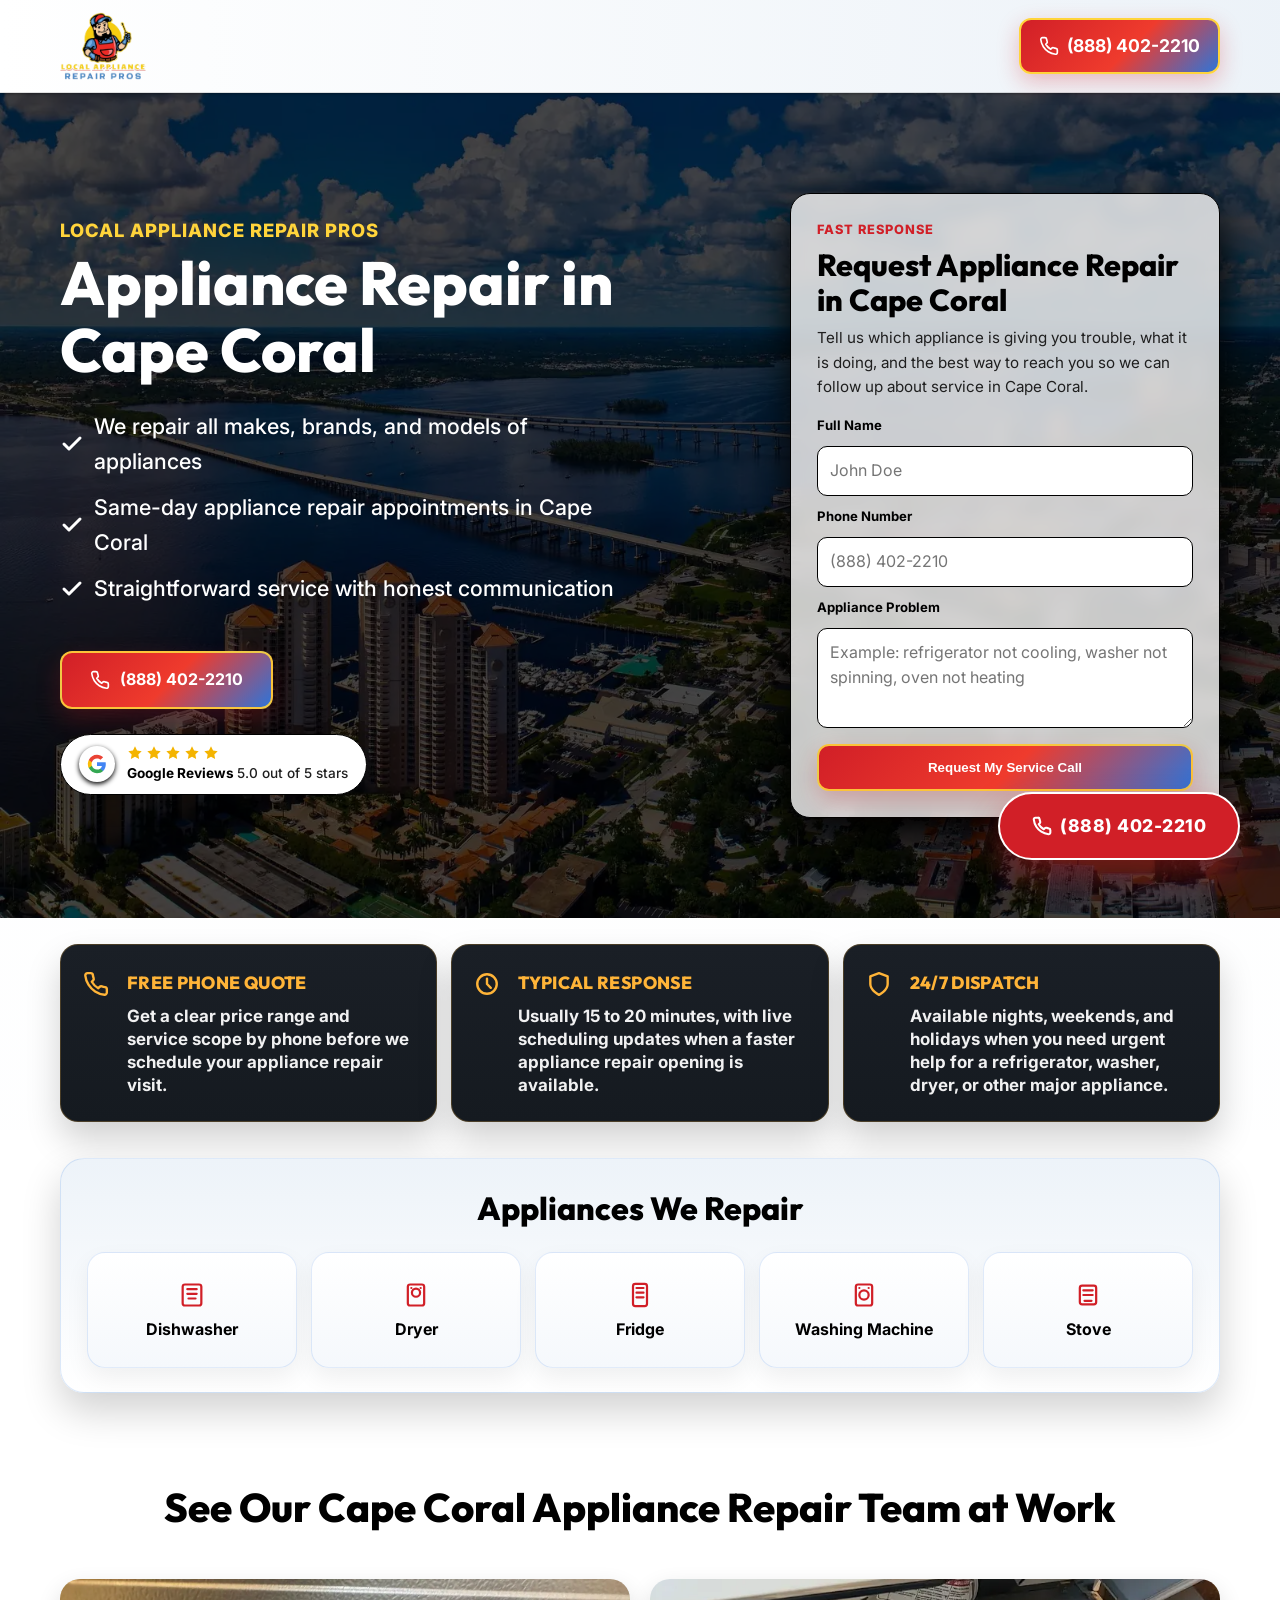
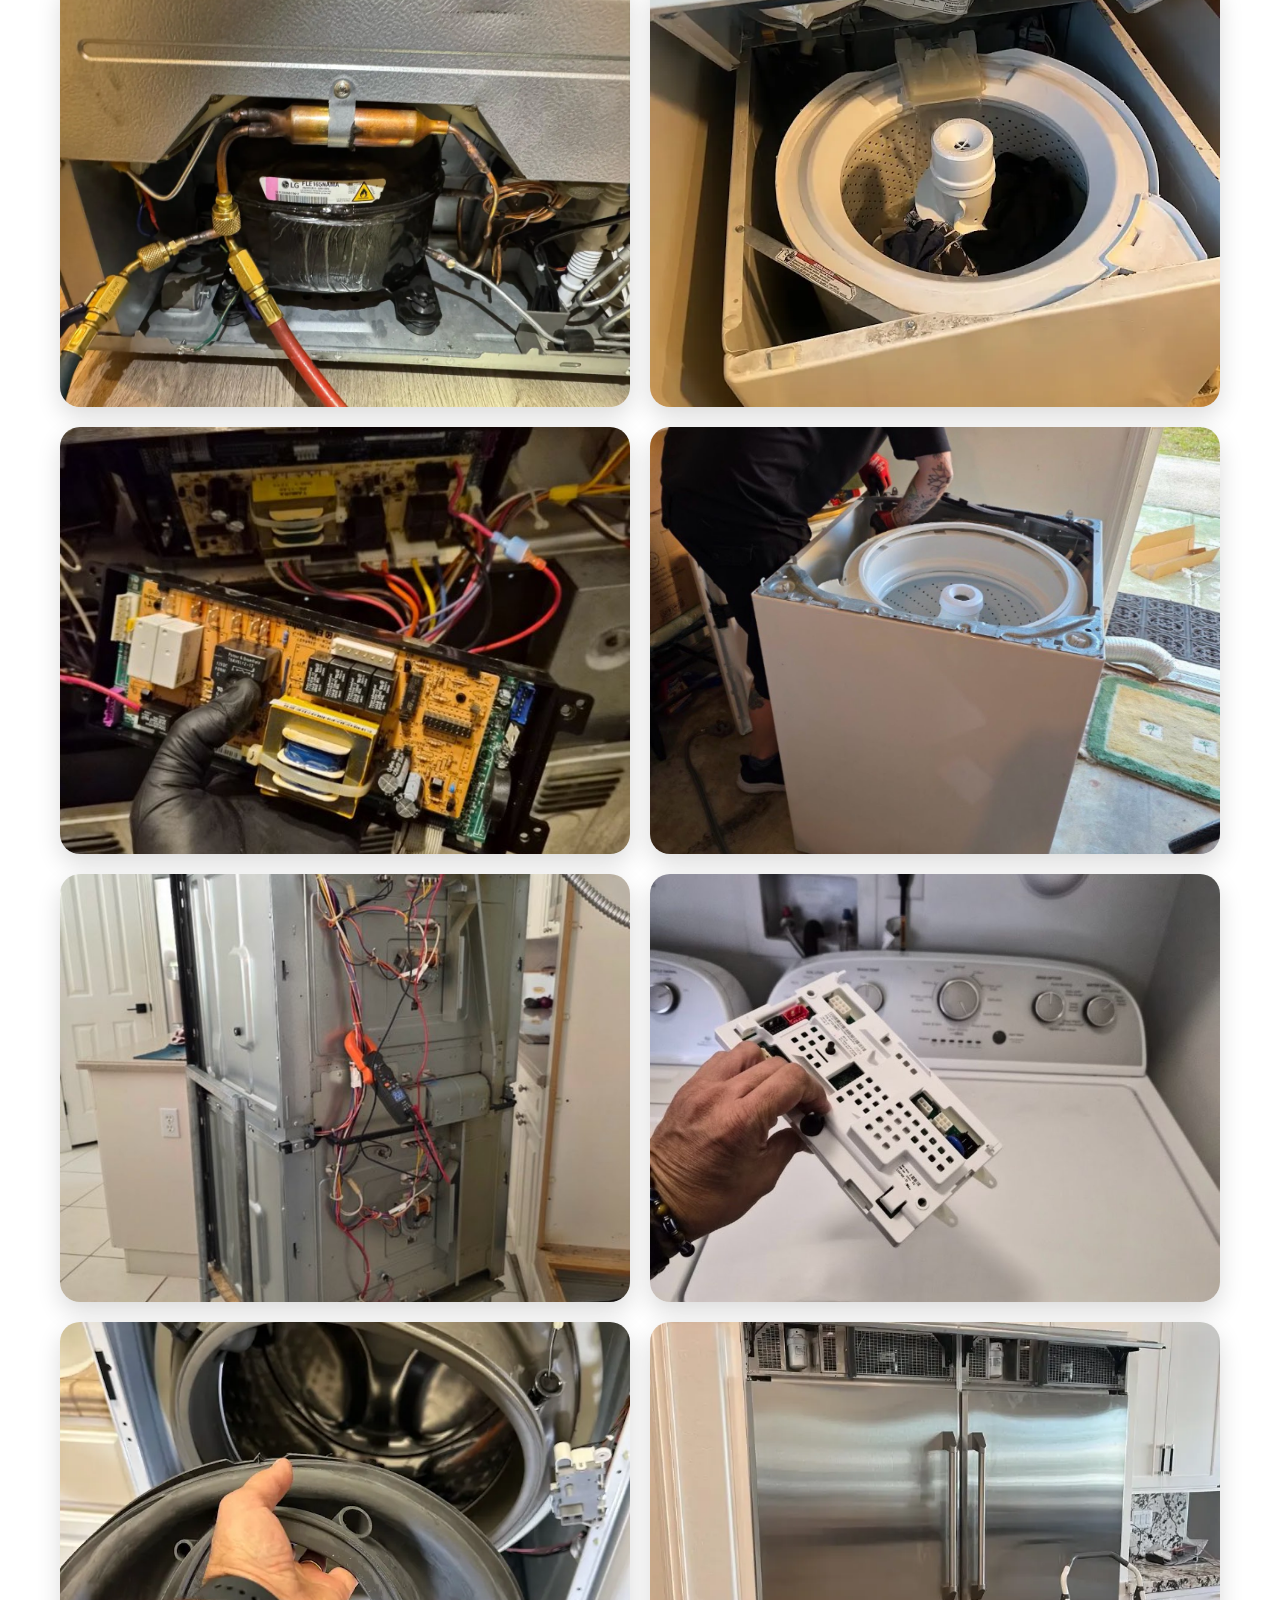
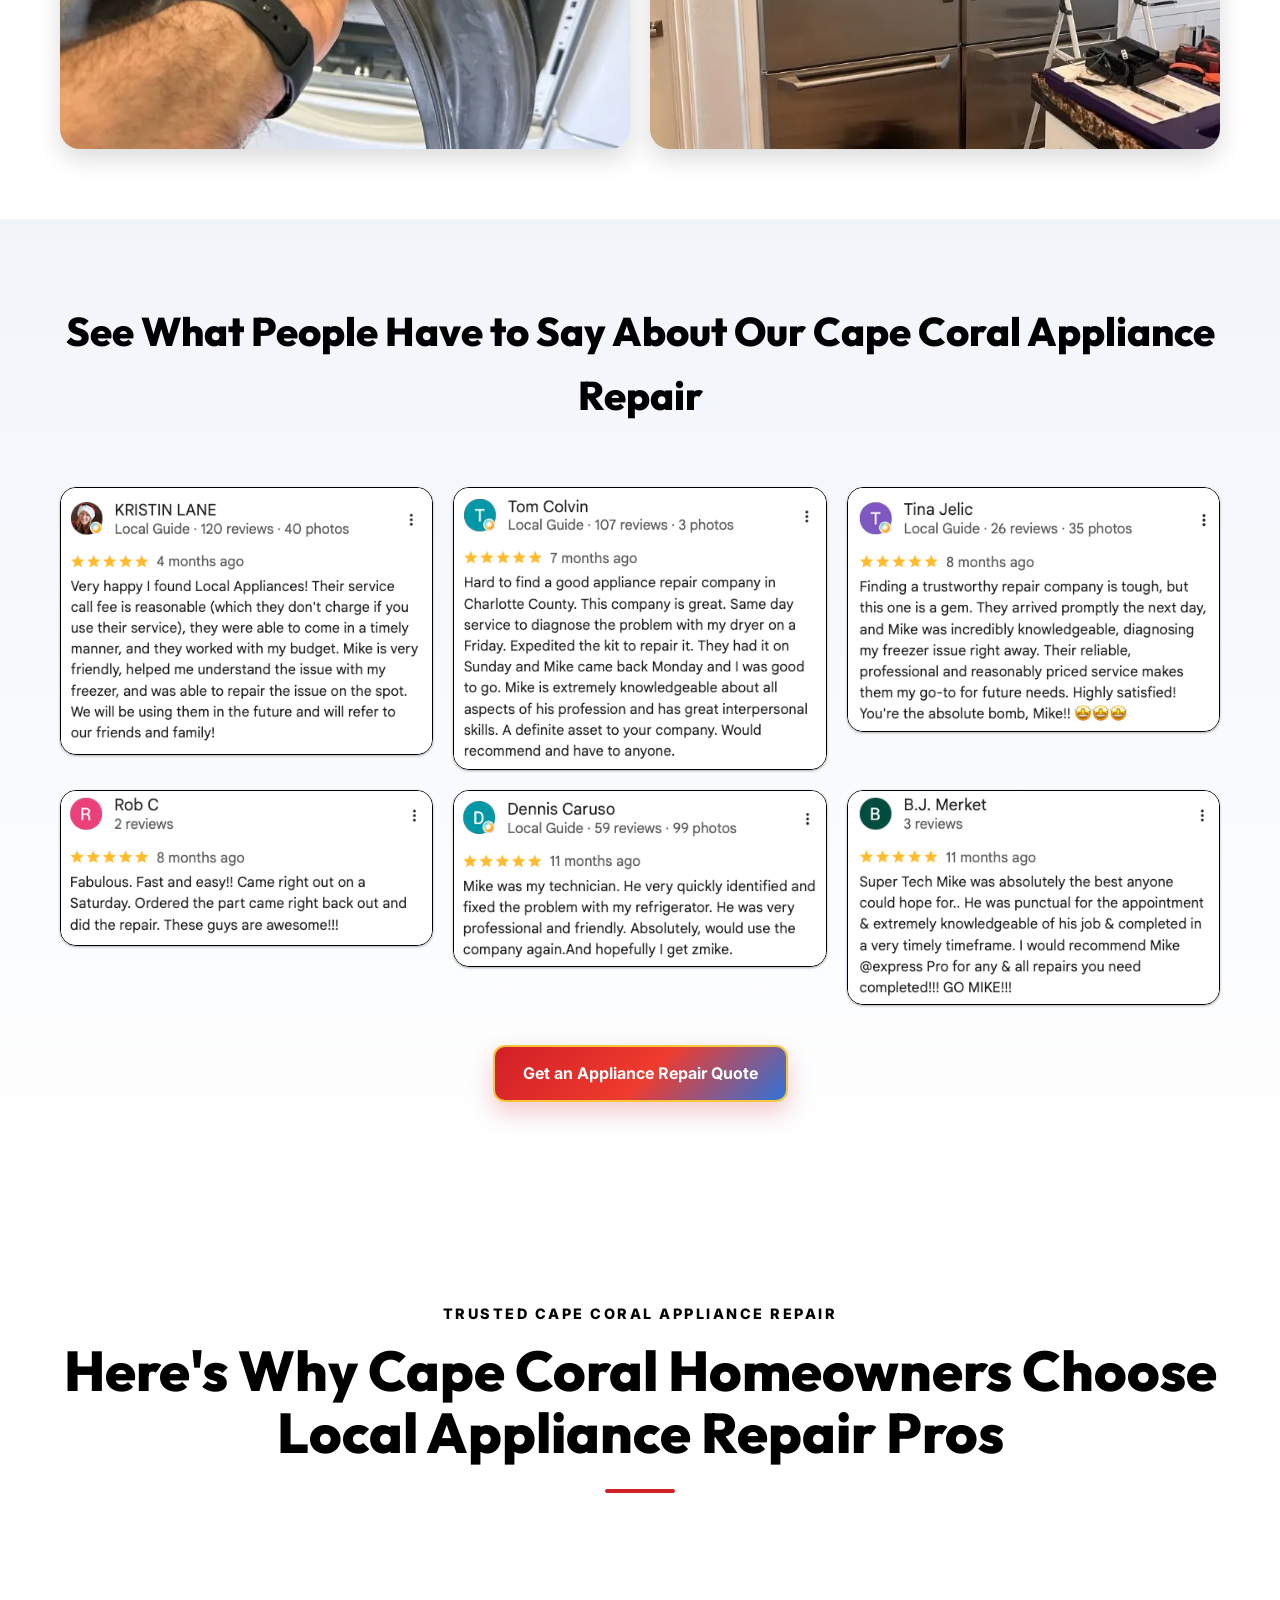
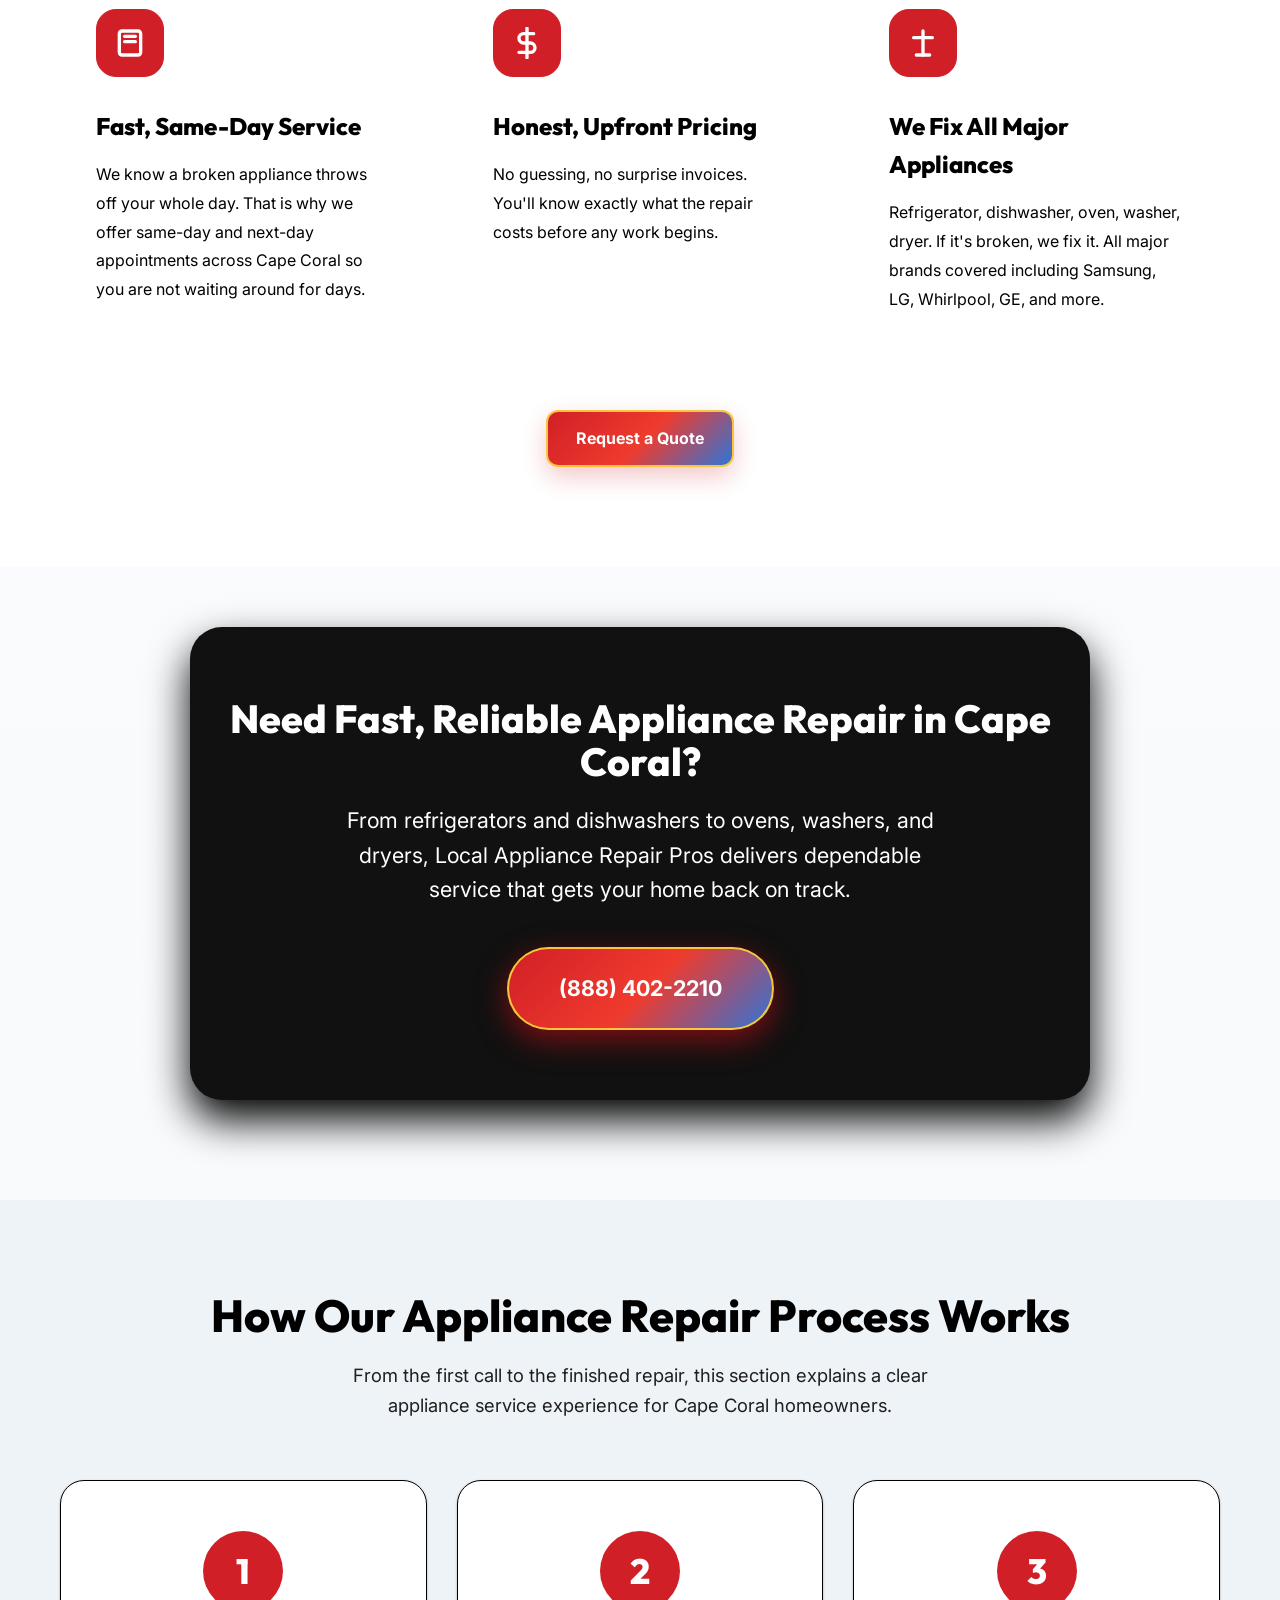
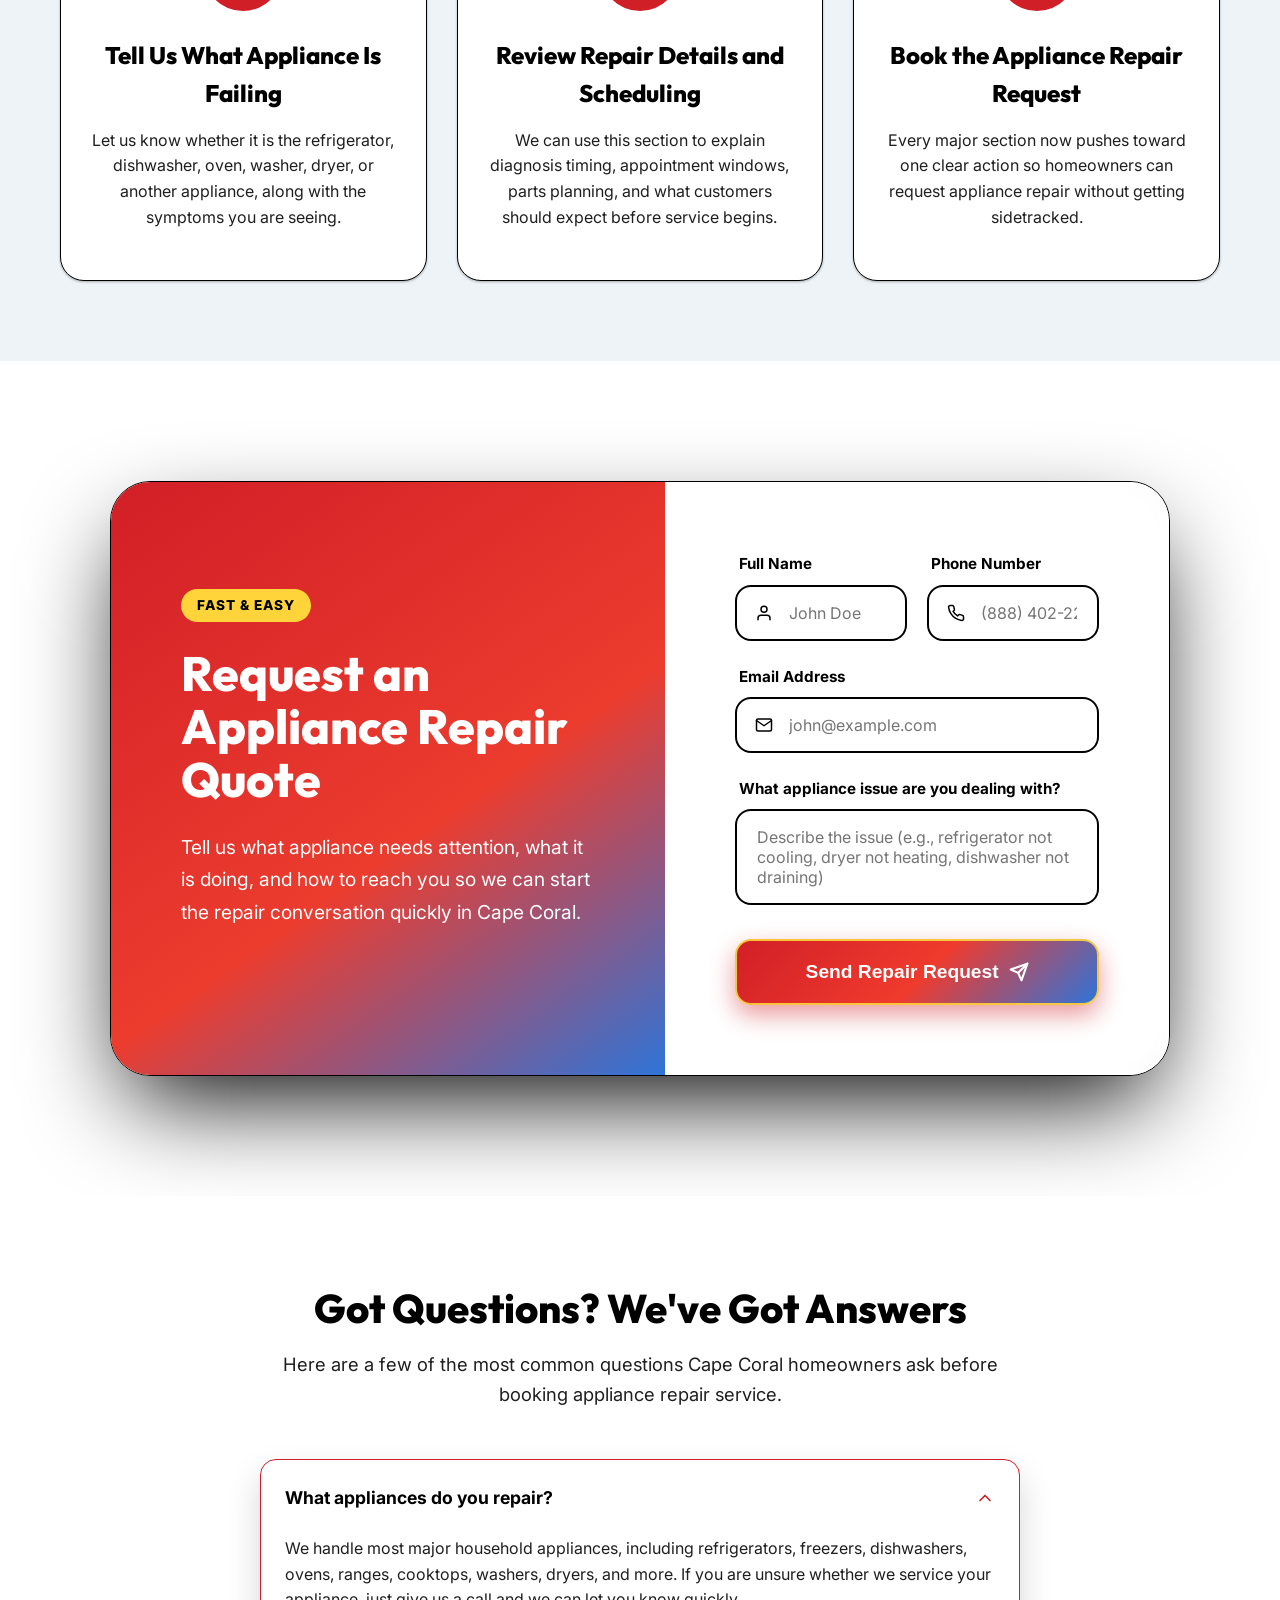
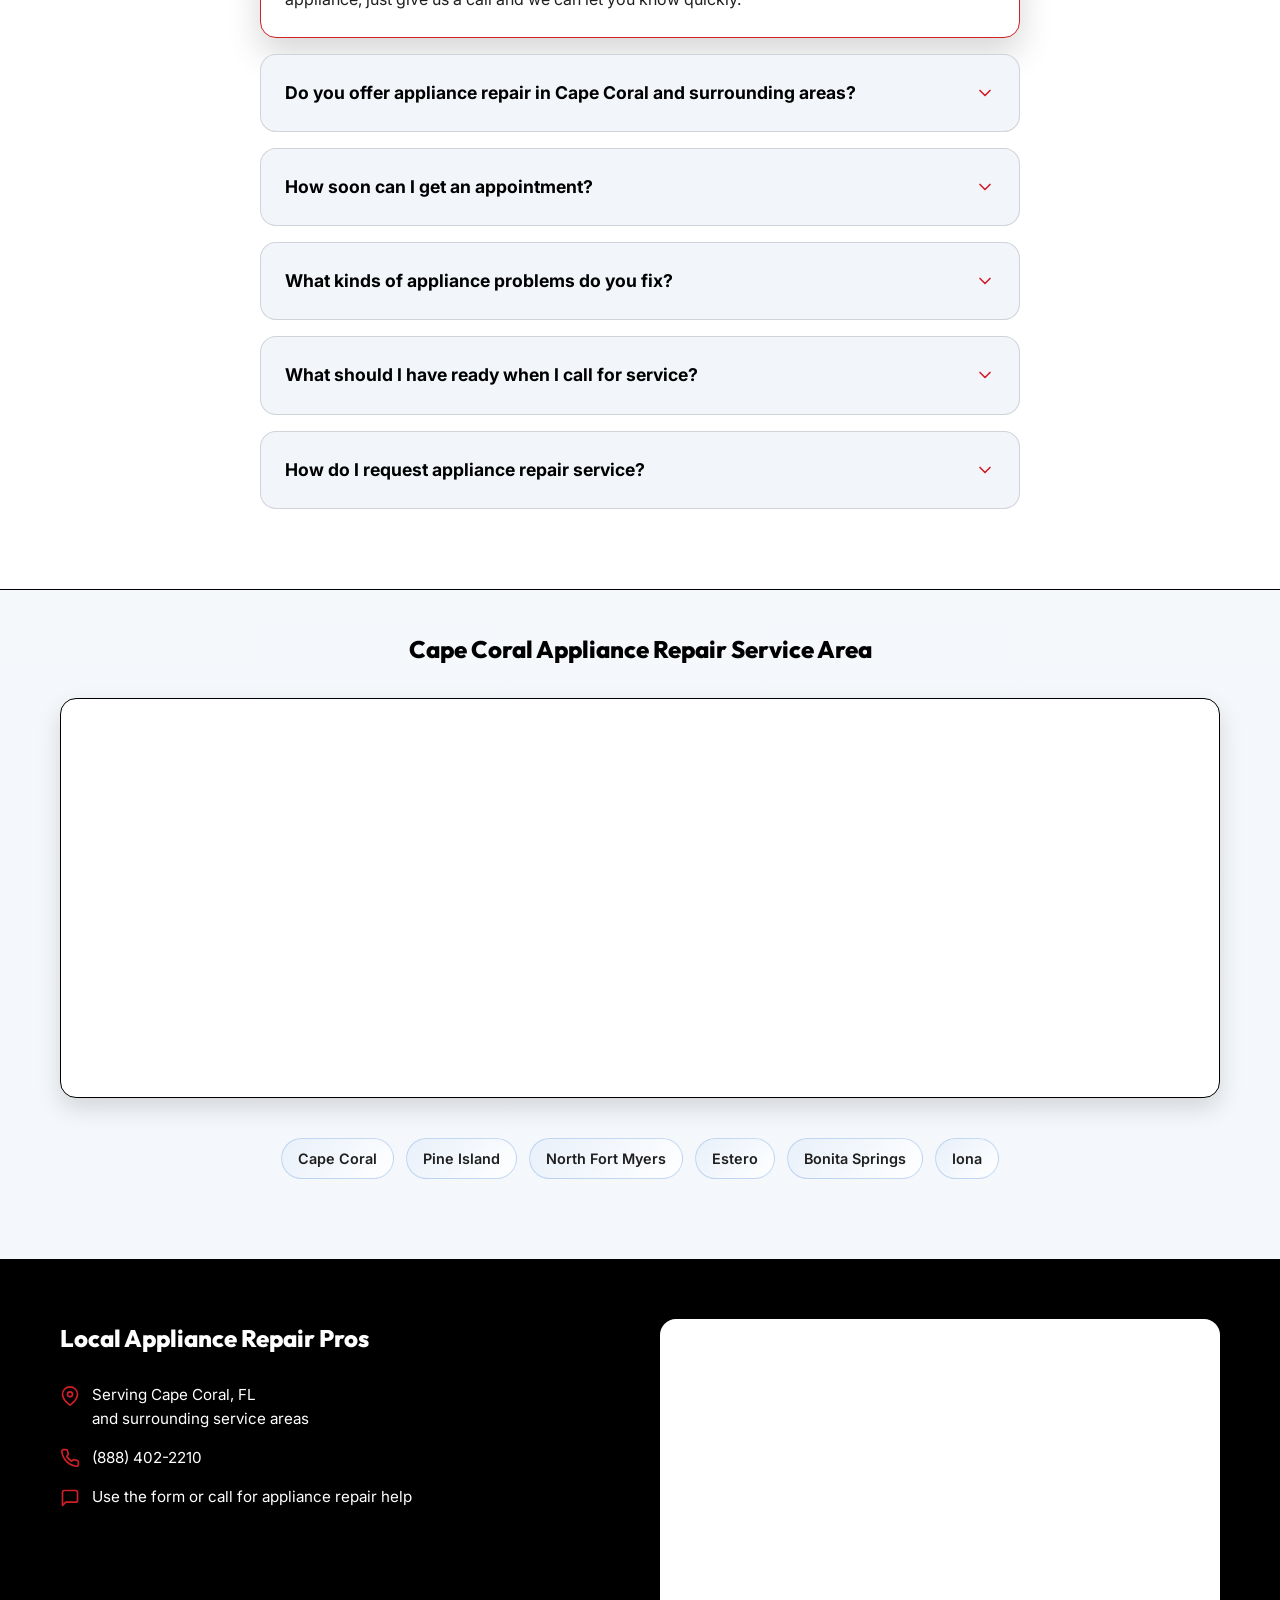
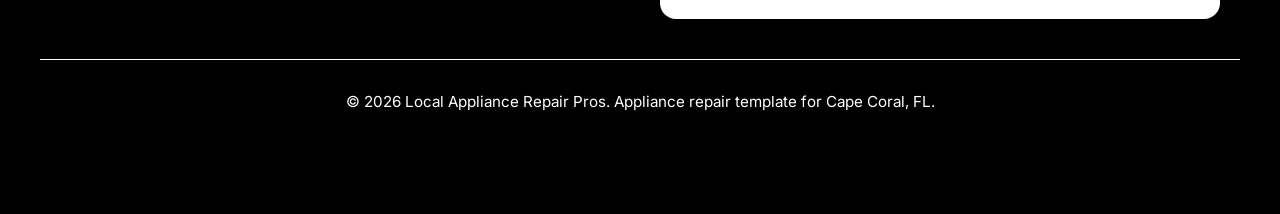
==== commit cf70dd9d: "Refresh team gallery images" ====
--- a/cape-coral.html
+++ b/cape-coral.html
@@ -10,6 +10,11 @@
     })(window,document,'script','dataLayer','GTM-M6Q2LPB6');</script>
     <!-- End Google Tag Manager -->
     <script async src="https://www.googletagmanager.com/gtag/js?id=AW-16677008523"></script>
+    <script>
+      gtag('config', 'AW-18150747746/WUlqCL2T59EcEOLc-c5D', {
+        'phone_conversion_number': '(888) 402-2210'
+      });
+    </script>
     <script>
       window.dataLayer = window.dataLayer || [];
       function gtag(){dataLayer.push(arguments);}
@@ -300,14 +305,14 @@
                     <h2>See Our Cape Coral Appliance Repair Team at Work</h2>
                 </div>
                 <div class="team-grid">
-                    <div class="team-item"><img src="team-photo-1.jpeg" alt="Wall oven repair setup in a Cape Coral home" style="position: absolute; top: 0; left: 0; width: 100%; height: 100%; object-fit: cover;"></div>
-                    <div class="team-item"><img src="team-photo-2.jpeg" alt="Appliance control replacement during stove repair" style="position: absolute; top: 0; left: 0; width: 100%; height: 100%; object-fit: cover;"></div>
+                    <div class="team-item"><img src="team-photo-1.webp" alt="Wall oven repair setup in a Cape Coral home" style="position: absolute; top: 0; left: 0; width: 100%; height: 100%; object-fit: cover;"></div>
+                    <div class="team-item"><img src="team-photo-2.webp" alt="Appliance control replacement during stove repair" style="position: absolute; top: 0; left: 0; width: 100%; height: 100%; object-fit: cover;"></div>
                     <div class="team-item"><img src="team-photo-3.jpeg" alt="Technician holding a replacement appliance control board" style="position: absolute; top: 0; left: 0; width: 100%; height: 100%; object-fit: cover;"></div>
                     <div class="team-item"><img src="team-photo-4.jpeg" alt="Technician working on a washing machine repair" style="position: absolute; top: 0; left: 0; width: 100%; height: 100%; object-fit: cover;"></div>
                     <div class="team-item"><img src="team-photo-5.jpeg" alt="Refrigerator repair diagnostics in progress" style="position: absolute; top: 0; left: 0; width: 100%; height: 100%; object-fit: cover;"></div>
                     <div class="team-item"><img src="team-photo-6.jpeg" alt="Replacement washer control panel ready for installation" style="position: absolute; top: 0; left: 0; width: 100%; height: 100%; object-fit: cover;"></div>
-                    <div class="team-item"><img src="team-photo-7.jpeg" alt="Technician servicing an appliance with tools on site" style="position: absolute; top: 0; left: 0; width: 100%; height: 100%; object-fit: cover;"></div>
-                    <div class="team-item"><img src="team-photo-8.jpeg" alt="Inside view of a refrigerator during component replacement" style="position: absolute; top: 0; left: 0; width: 100%; height: 100%; object-fit: cover;"></div>
+                    <div class="team-item"><img src="team-photo-7.webp" alt="Technician servicing an appliance with tools on site" style="position: absolute; top: 0; left: 0; width: 100%; height: 100%; object-fit: cover;"></div>
+                    <div class="team-item"><img src="team-photo-8.webp" alt="Inside view of a refrigerator during component replacement" style="position: absolute; top: 0; left: 0; width: 100%; height: 100%; object-fit: cover;"></div>
                 </div>
             </div>
         </section>
--- a/style.css
+++ b/style.css
@@ -431,6 +431,10 @@
     gap: 14px;
 }
 
+.appliance-issues-strip .appliance-strip-grid {
+    grid-template-columns: repeat(3, minmax(0, 1fr));
+}
+
 .appliance-pill {
     display: flex;
     flex-direction: column;
@@ -1122,6 +1126,10 @@
         gap: 10px;
     }
 
+    .appliance-issues-strip .appliance-strip-grid {
+        grid-template-columns: repeat(3, minmax(0, 1fr));
+    }
+
     .appliance-pill {
         grid-column: span 2;
         min-height: 92px;
@@ -1135,12 +1143,29 @@
         line-height: 1.2;
     }
 
+    .appliance-issues-strip .appliance-pill {
+        grid-column: span 1;
+        min-height: 104px;
+        aspect-ratio: auto;
+        padding: 14px 8px;
+    }
+
+    .appliance-issues-strip .appliance-pill span {
+        font-size: 0.76rem;
+        line-height: 1.15;
+    }
+
     .appliance-pill:nth-child(4) {
         grid-column: 2 / span 2;
     }
 
     .appliance-pill:nth-child(5) {
         grid-column: 4 / span 2;
+    }
+
+    .appliance-issues-strip .appliance-pill:nth-child(4),
+    .appliance-issues-strip .appliance-pill:nth-child(5) {
+        grid-column: span 1;
     }
 
     .owner-intro {
